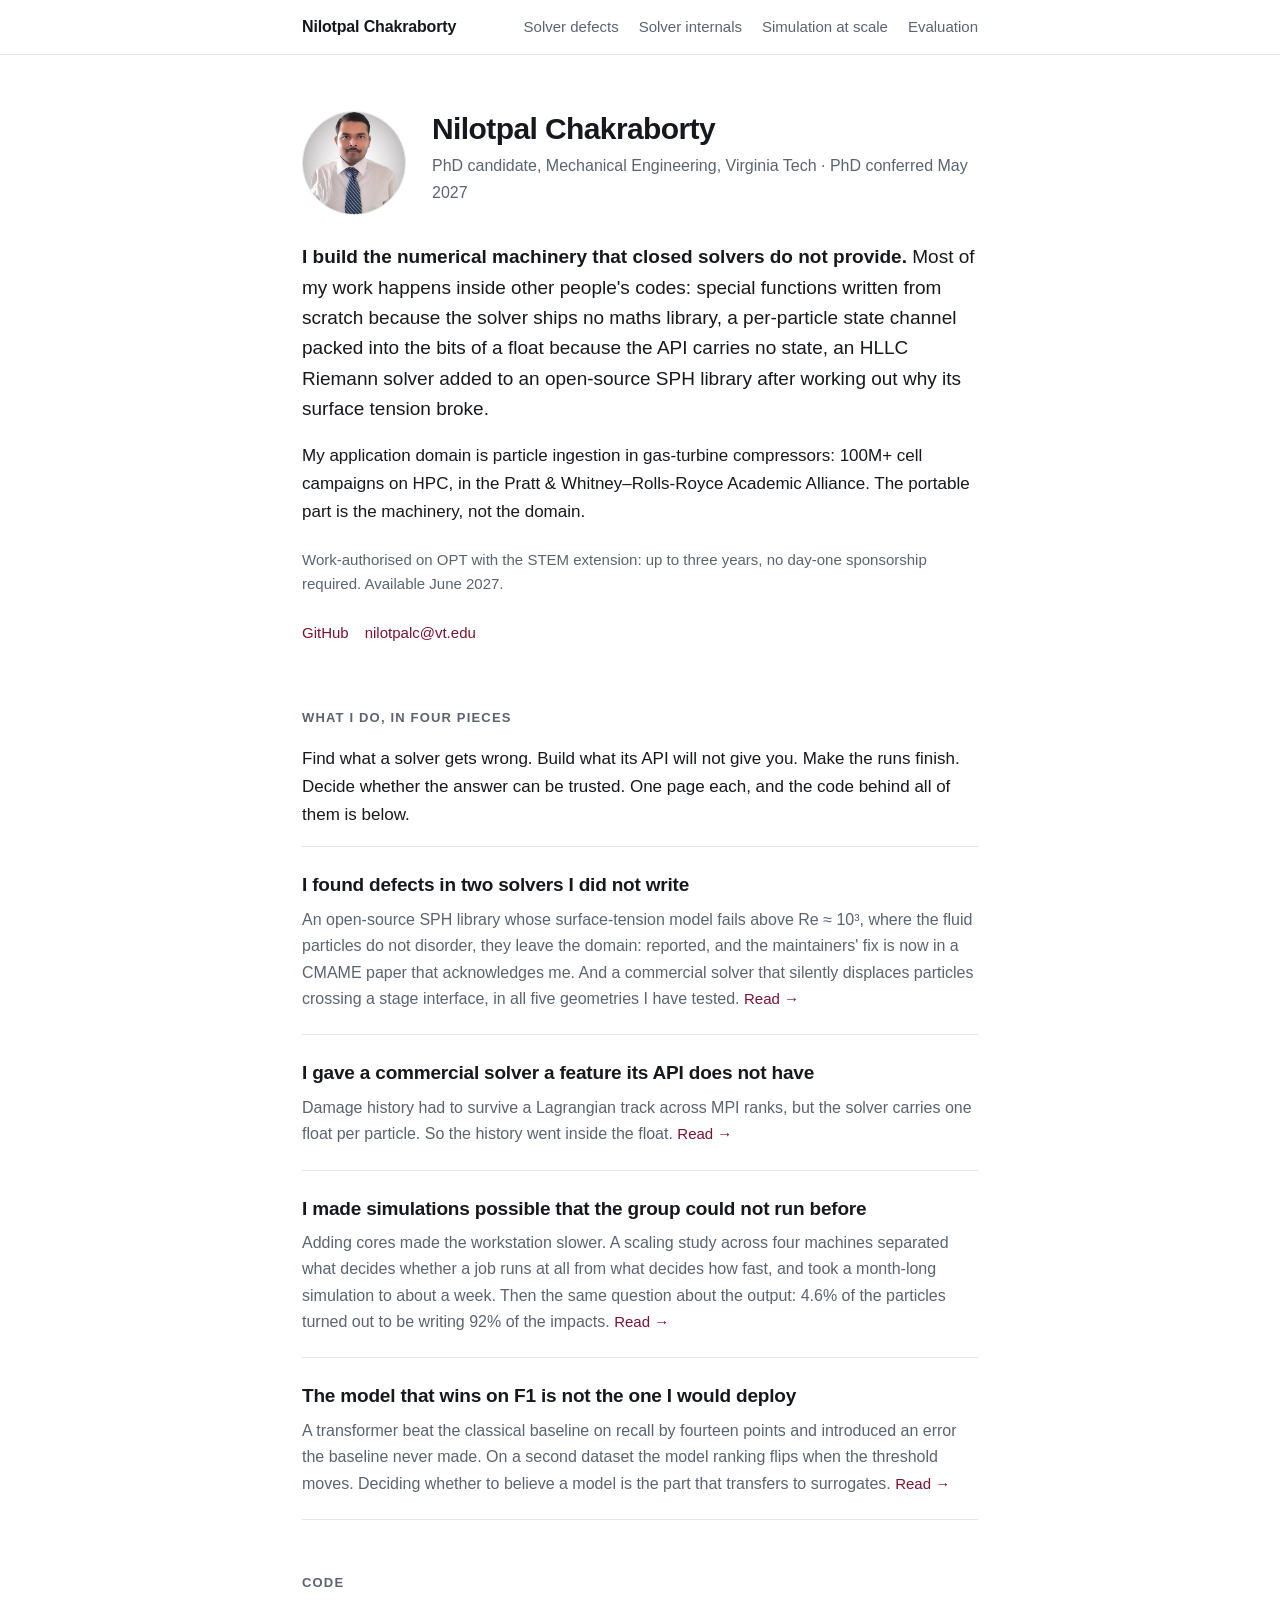
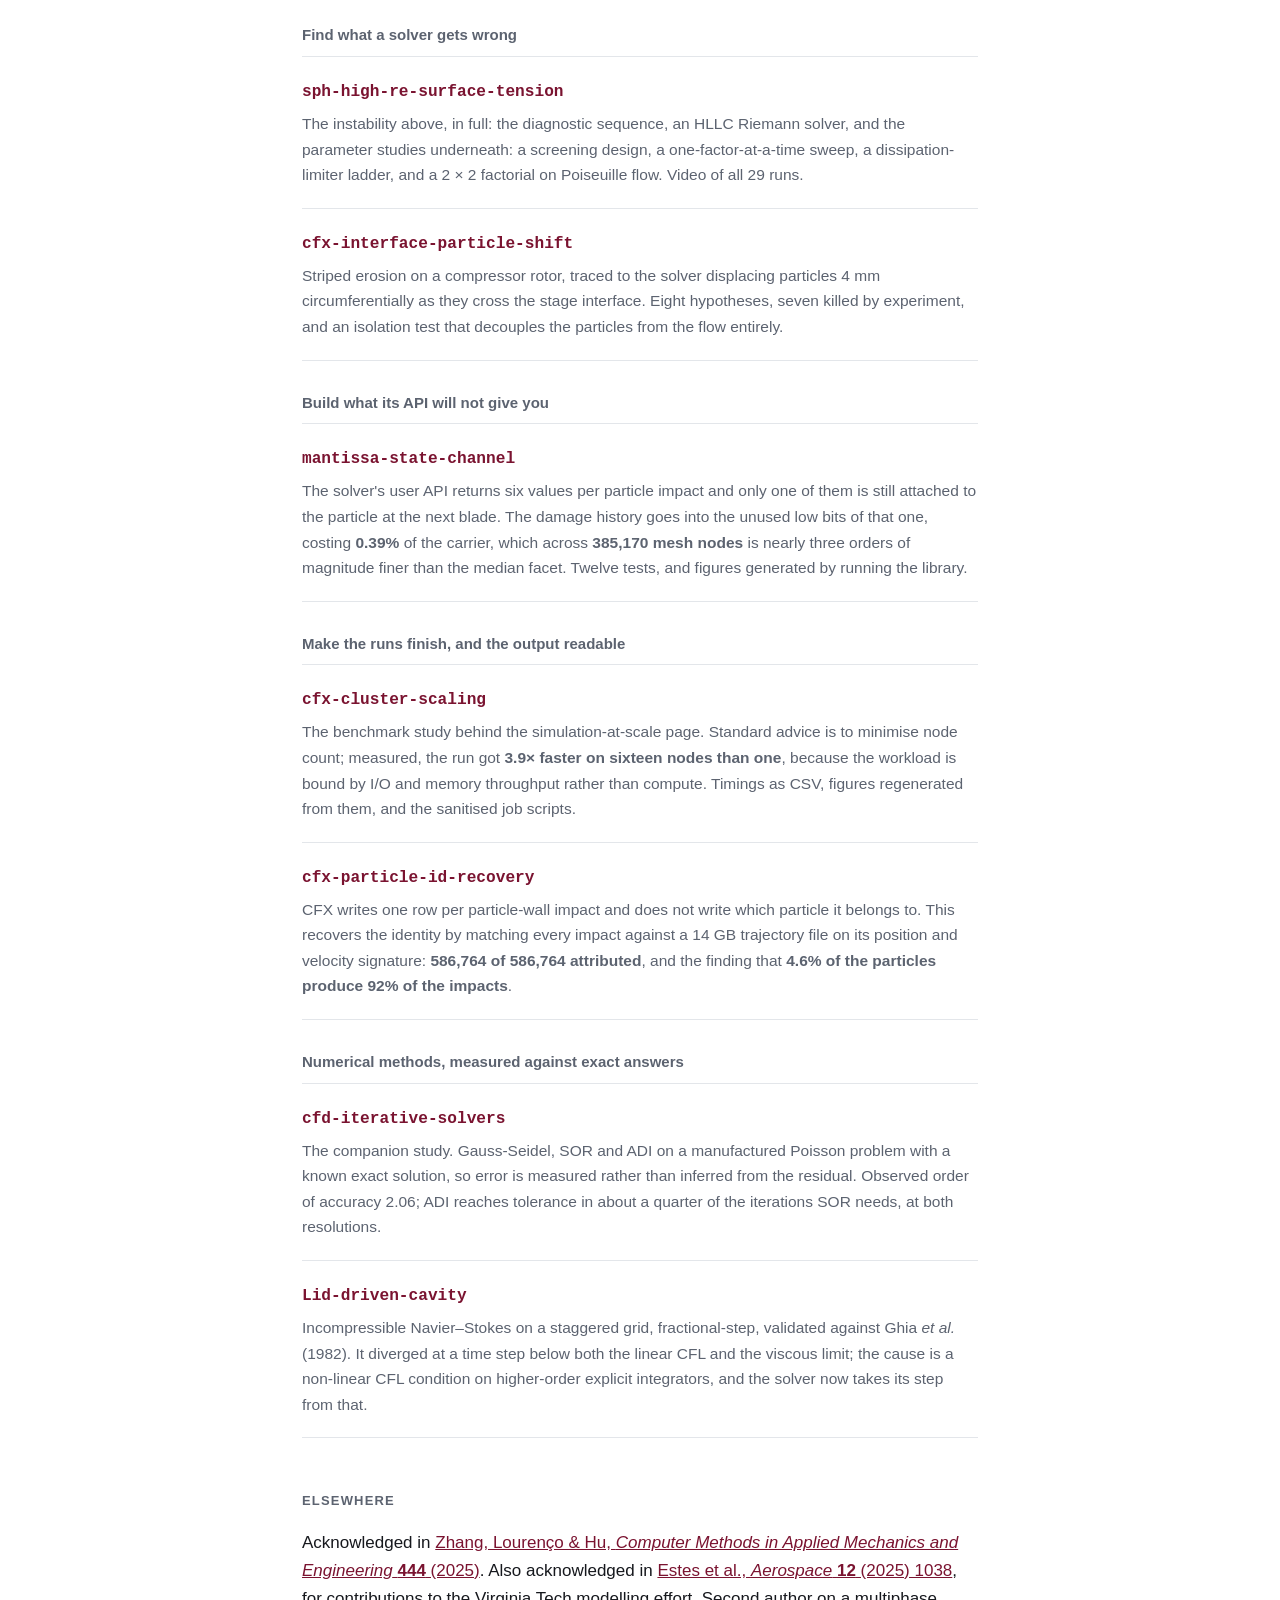
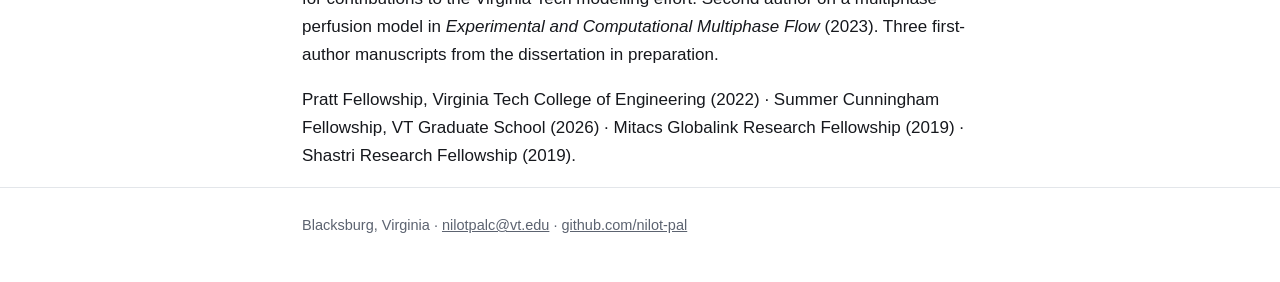
==== index.html @ 3e1b60d2 "Both defects on the defects page; solver internals keeps the building story" ====
<!doctype html>
<html lang="en">
<head>
<meta charset="utf-8">
<meta name="viewport" content="width=device-width, initial-scale=1">
<title>Nilotpal Chakraborty, solver internals and numerical methods</title>
<meta name="description" content="PhD candidate at Virginia Tech. I build the numerical machinery that closed solvers do not provide: special functions, state channels and Riemann solvers, for large-scale simulation on HPC.">
<meta property="og:title" content="Nilotpal Chakraborty">
<meta property="og:description" content="I build the numerical machinery that closed solvers do not provide.">
<meta property="og:type" content="profile">
<link rel="stylesheet" href="style.css">
</head>
<body>

<header class="site">
  <div class="wrap">
    <a class="home" href="/">Nilotpal Chakraborty</a>
    <nav>
      <a href="/sphinxsys.html">Solver defects</a>
      <a href="/solver-internals.html">Solver internals</a>
      <a href="/hpc.html">Simulation at scale</a>
      <a href="/evaluation.html">Evaluation</a>
    </nav>
  </div>
</header>

<main class="wrap">

  <section class="hero">
    <div class="hero-top">
      <img class="avatar" src="assets/photo.jpg" alt="Nilotpal Chakraborty" width="104" height="104">
      <div>
        <h1>Nilotpal Chakraborty</h1>
        <p class="role">PhD candidate, Mechanical Engineering, Virginia Tech · PhD conferred May 2027</p>
      </div>
    </div>

    <p class="lede">
      <strong>I build the numerical machinery that closed solvers do not provide.</strong>
      Most of my work happens inside other people's codes: special functions written from scratch
      because the solver ships no maths library, a per-particle state channel packed into the bits
      of a float because the API carries no state, an HLLC Riemann solver added to an open-source
      SPH library after working out why its surface tension broke.
    </p>

    <p>
      My application domain is particle ingestion in gas-turbine compressors: 100M+ cell campaigns
      on HPC, in the Pratt&nbsp;&amp;&nbsp;Whitney–Rolls-Royce Academic Alliance. The portable
      part is the machinery, not the domain.
    </p>

    <p class="avail">
      Work-authorised on OPT with the STEM extension: up to three years, no day-one sponsorship
      required. Available June 2027.
    </p>

    <div class="links">
      <a href="https://github.com/nilot-pal">GitHub</a>
      <a href="mailto:nilotpalc@vt.edu">nilotpalc@vt.edu</a>
    </div>
  </section>

  <h2 class="section">What I do, in four pieces</h2>

  <p>
    Find what a solver gets wrong. Build what its API will not give you. Make the runs finish.
    Decide whether the answer can be trusted. One page each, and the code behind all of them is
    below.
  </p>

  <a class="card" href="/sphinxsys.html">
    <h3>I found defects in two solvers I did not write</h3>
    <p>
      An open-source SPH library whose surface-tension model fails above Re ≈ 10³, where the fluid
      particles do not disorder, they leave the domain: reported, and the maintainers' fix is now
      in a CMAME paper that acknowledges me. And a commercial solver that silently displaces
      particles crossing a stage interface, in all five geometries I have tested.
      <span class="more">Read →</span>
    </p>
  </a>

  <a class="card" href="/solver-internals.html">
    <h3>I gave a commercial solver a feature its API does not have</h3>
    <p>
      Damage history had to survive a Lagrangian track across MPI ranks, but the solver carries one
      float per particle. So the history went inside the float.
      <span class="more">Read →</span>
    </p>
  </a>

  <a class="card" href="/hpc.html">
    <h3>I made simulations possible that the group could not run before</h3>
    <p>
      Adding cores made the workstation slower. A scaling study across four machines separated
      what decides whether a job runs at all from what decides how fast, and took a month-long
      simulation to about a week. Then the same question about the output: 4.6% of the particles
      turned out to be writing 92% of the impacts. <span class="more">Read →</span>
    </p>
  </a>

  <a class="card" href="/evaluation.html">
    <h3>The model that wins on F1 is not the one I would deploy</h3>
    <p>
      A transformer beat the classical baseline on recall by fourteen points and introduced an
      error the baseline never made. On a second dataset the model ranking flips when the
      threshold moves. Deciding whether to believe a model is the part that transfers to
      surrogates. <span class="more">Read →</span>
    </p>
  </a>

  <h2 class="section">Code</h2>

  <p class="repo-group">Find what a solver gets wrong</p>

  <ul class="repos">
    <li>
      <a href="https://github.com/nilot-pal/sph-high-re-surface-tension">sph-high-re-surface-tension</a>
      <p>
        The instability above, in full: the diagnostic sequence, an HLLC Riemann solver, and the
        parameter studies underneath: a screening design, a one-factor-at-a-time sweep, a
        dissipation-limiter ladder, and a 2&nbsp;×&nbsp;2 factorial on Poiseuille flow. Video of
        all 29 runs.
      </p>
    </li>
    <li>
      <a href="https://github.com/nilot-pal/cfx-interface-particle-shift">cfx-interface-particle-shift</a>
      <p>
        Striped erosion on a compressor rotor, traced to the solver displacing particles 4 mm
        circumferentially as they cross the stage interface. Eight hypotheses, seven killed by
        experiment, and an isolation test that decouples the particles from the flow entirely.
      </p>
    </li>
  </ul>

  <p class="repo-group">Build what its API will not give you</p>

  <ul class="repos">
    <li>
      <a href="https://github.com/nilot-pal/mantissa-state-channel">mantissa-state-channel</a>
      <p>
        The solver's user API returns six values per particle impact and only one of them is still
        attached to the particle at the next blade. The damage history goes into the unused low bits
        of that one, costing <strong>0.39%</strong> of the carrier, which across
        <strong>385,170 mesh nodes</strong> is nearly three orders of magnitude finer than the
        median facet. Twelve tests, and figures generated by running the library.
      </p>
    </li>
  </ul>

  <p class="repo-group">Make the runs finish, and the output readable</p>

  <ul class="repos">
    <li>
      <a href="https://github.com/nilot-pal/cfx-cluster-scaling">cfx-cluster-scaling</a>
      <p>
        The benchmark study behind the simulation-at-scale page. Standard advice is to minimise node count;
        measured, the run got <strong>3.9× faster on sixteen nodes than one</strong>, because the
        workload is bound by I/O and memory throughput rather than compute. Timings as CSV,
        figures regenerated from them, and the sanitised job scripts.
      </p>
    </li>
    <li>
      <a href="https://github.com/nilot-pal/cfx-particle-id-recovery">cfx-particle-id-recovery</a>
      <p>
        CFX writes one row per particle-wall impact and does not write which particle it belongs
        to. This recovers the identity by matching every impact against a 14&nbsp;GB trajectory
        file on its position and velocity signature: <strong>586,764 of 586,764 attributed</strong>,
        and the finding that <strong>4.6% of the particles produce 92% of the impacts</strong>.
      </p>
    </li>
  </ul>

  <p class="repo-group">Numerical methods, measured against exact answers</p>

  <ul class="repos">
    <li>
      <a href="https://github.com/nilot-pal/cfd-iterative-solvers">cfd-iterative-solvers</a>
      <p>
        The companion study. Gauss-Seidel, SOR and ADI on a manufactured Poisson problem with a
        known exact solution, so error is measured rather than inferred from the residual.
        Observed order of accuracy 2.06; ADI reaches tolerance in about a quarter of the
        iterations SOR needs, at both resolutions.
      </p>
    </li>
    <li>
      <a href="https://github.com/nilot-pal/Lid-driven-cavity">Lid-driven-cavity</a>
      <p>
        Incompressible Navier–Stokes on a staggered grid, fractional-step, validated against Ghia
        <em>et&nbsp;al.</em> (1982). It diverged at a time step below both the linear CFL and the
        viscous limit; the cause is a non-linear CFL condition on higher-order explicit
        integrators, and the solver now takes its step from that.
      </p>
    </li>
  </ul>

  <h2 class="section">Elsewhere</h2>
  <p>
    Acknowledged in
    <a href="https://doi.org/10.1016/j.cma.2025.118147">Zhang, Lourenço &amp; Hu,
    <em>Computer Methods in Applied Mechanics and Engineering</em> <strong>444</strong> (2025)</a>.
    Also acknowledged in <a href="https://doi.org/10.3390/aerospace12121038">Estes et al.,
    <em>Aerospace</em> <strong>12</strong> (2025) 1038</a>, for contributions to the Virginia Tech
    modelling effort. Second author on a multiphase perfusion model in <em>Experimental and
    Computational Multiphase Flow</em> (2023). Three first-author manuscripts from the dissertation in preparation.
  </p>
  <p>
    Pratt Fellowship, Virginia Tech College of Engineering (2022) · Summer Cunningham Fellowship,
    VT Graduate School (2026) · Mitacs Globalink Research Fellowship (2019) · Shastri Research
    Fellowship (2019).
  </p>

</main>

<footer class="site">
  <div class="wrap">
    Blacksburg, Virginia ·
    <a href="mailto:nilotpalc@vt.edu">nilotpalc@vt.edu</a> ·
    <a href="https://github.com/nilot-pal">github.com/nilot-pal</a>
  </div>
</footer>

</body>
</html>
---- style.css ----
:root {
  --bg: #ffffff;
  --fg: #16181d;
  --muted: #5c6370;
  --line: #e3e6ea;
  --accent: #7a1330;
  --accent-soft: #fdf2f5;
  --code-bg: #f5f6f8;
  --maxw: 720px;
}

@media (prefers-color-scheme: dark) {
  :root {
    --bg: #14161a;
    --fg: #e8eaed;
    --muted: #9aa2af;
    --line: #2a2e36;
    --accent: #f2879f;
    --accent-soft: #23181d;
    --code-bg: #1c1f25;
  }
}

* { box-sizing: border-box; }

html { -webkit-text-size-adjust: 100%; }

body {
  margin: 0;
  background: var(--bg);
  color: var(--fg);
  font: 17px/1.65 -apple-system, BlinkMacSystemFont, "Segoe UI", Inter, Roboto,
        "Helvetica Neue", Arial, sans-serif;
  font-feature-settings: "kern" 1;
  text-rendering: optimizeLegibility;
}

.wrap { max-width: var(--maxw); margin: 0 auto; padding: 0 22px; }

/* ---------------------------------------------------------------- header */
header.site {
  border-bottom: 1px solid var(--line);
  position: sticky; top: 0;
  background: color-mix(in srgb, var(--bg) 88%, transparent);
  backdrop-filter: saturate(180%) blur(10px);
  z-index: 10;
}
header.site .wrap {
  display: flex; align-items: center; justify-content: space-between;
  gap: 20px; padding-top: 14px; padding-bottom: 14px;
}
header.site a.home {
  font-weight: 650; letter-spacing: -0.01em; color: var(--fg);
  text-decoration: none; font-size: 16px;
}
header.site nav { display: flex; gap: 20px; flex-wrap: wrap; }
header.site nav a {
  color: var(--muted); text-decoration: none; font-size: 15px;
}
header.site nav a:hover, header.site nav a[aria-current] { color: var(--accent); }

/* ------------------------------------------------------------------ hero */
.hero { padding: 56px 0 8px; }
.hero-top { display: flex; gap: 26px; align-items: flex-start; }
.hero img.avatar {
  width: 104px; height: 104px; border-radius: 50%;
  object-fit: cover; flex: none; border: 1px solid var(--line);
}
.hero h1 {
  font-size: 30px; line-height: 1.2; margin: 0 0 6px;
  letter-spacing: -0.02em; font-weight: 680;
}
.hero .role { color: var(--muted); margin: 0 0 14px; font-size: 16px; }
.avail { color: var(--muted); font-size: 15px; margin: 22px 0 0; }
.lede { font-size: 19px; line-height: 1.6; margin: 22px 0 0; }
.lede strong { font-weight: 640; }

.links { display: flex; gap: 16px; flex-wrap: wrap; margin: 24px 0 0; font-size: 15px; }
.links a { color: var(--accent); text-decoration: none; border-bottom: 1px solid transparent; }
.links a:hover { border-bottom-color: currentColor; }

/* ----------------------------------------------------------------- cards */
h2.section {
  font-size: 13px; text-transform: uppercase; letter-spacing: 0.09em;
  color: var(--muted); font-weight: 620; margin: 52px 0 4px;
}
.card {
  display: block; text-decoration: none; color: inherit;
  border-top: 1px solid var(--line); padding: 22px 0;
}
.card:last-of-type { border-bottom: 1px solid var(--line); }
.card h3 {
  margin: 0 0 6px; font-size: 19px; font-weight: 640;
  letter-spacing: -0.01em; color: var(--fg);
}
.card p { margin: 0; color: var(--muted); font-size: 16px; }
.card:hover h3 { color: var(--accent); }
.card .more { color: var(--accent); font-size: 15px; }

/* ------------------------------------------------------------------ prose */
main { padding-bottom: 72px; }
article h1 {
  font-size: 28px; line-height: 1.25; letter-spacing: -0.02em;
  margin: 48px 0 10px; font-weight: 680;
}
article .standfirst { font-size: 19px; color: var(--muted); margin: 0 0 34px; }
article h2 {
  font-size: 20px; margin: 40px 0 10px; letter-spacing: -0.01em; font-weight: 650;
}
article p { margin: 0 0 16px; }
article ul { margin: 0 0 16px; padding-left: 22px; }
article li { margin: 0 0 8px; }
a { color: var(--accent); }
code {
  font: 0.88em ui-monospace, SFMono-Regular, Menlo, Consolas, monospace;
  background: var(--code-bg); padding: 1px 5px; border-radius: 4px;
}

figure { margin: 28px 0; }
figure img, figure video { width: 100%; border: 1px solid var(--line); border-radius: 6px; display: block; }
figcaption { color: var(--muted); font-size: 14.5px; margin-top: 9px; }

.callout {
  border-left: 3px solid var(--accent); background: var(--accent-soft);
  padding: 14px 18px; margin: 26px 0; border-radius: 0 6px 6px 0;
}
.callout p { margin: 0; }

table { border-collapse: collapse; width: 100%; margin: 24px 0; font-size: 15.5px; }
th, td { text-align: left; padding: 9px 12px; border-bottom: 1px solid var(--line); vertical-align: top; }
th { font-weight: 620; color: var(--muted); font-size: 13px; text-transform: uppercase; letter-spacing: 0.06em; }

/* ----------------------------------------------------------------- footer */
footer.site {
  border-top: 1px solid var(--line); padding: 26px 0 44px;
  color: var(--muted); font-size: 14.5px;
}
footer.site a { color: var(--muted); }

@media (max-width: 560px) {
  .hero { padding-top: 36px; }
  .hero-top { gap: 18px; }
  .hero img.avatar { width: 76px; height: 76px; }
  .hero h1 { font-size: 25px; }
  .lede { font-size: 17.5px; }
  article h1 { font-size: 24px; }
}

/* ------------------------------------------------------------------ repos */
.repo-group { margin: 30px 0 8px; font-weight: 640; font-size: 15px; color: var(--muted); }
ul.repos { list-style: none; margin: 4px 0 0; padding: 0; }
ul.repos li { border-top: 1px solid var(--line); padding: 20px 0; }
ul.repos li:last-child { border-bottom: 1px solid var(--line); }
ul.repos > li > a {
  font: 0.95em ui-monospace, SFMono-Regular, Menlo, Consolas, monospace;
  font-weight: 600; text-decoration: none;
  border-bottom: 1px solid transparent;
}
ul.repos > li > a:hover { border-bottom-color: currentColor; }
ul.repos p { margin: 6px 0 0; color: var(--muted); font-size: 15.5px; }
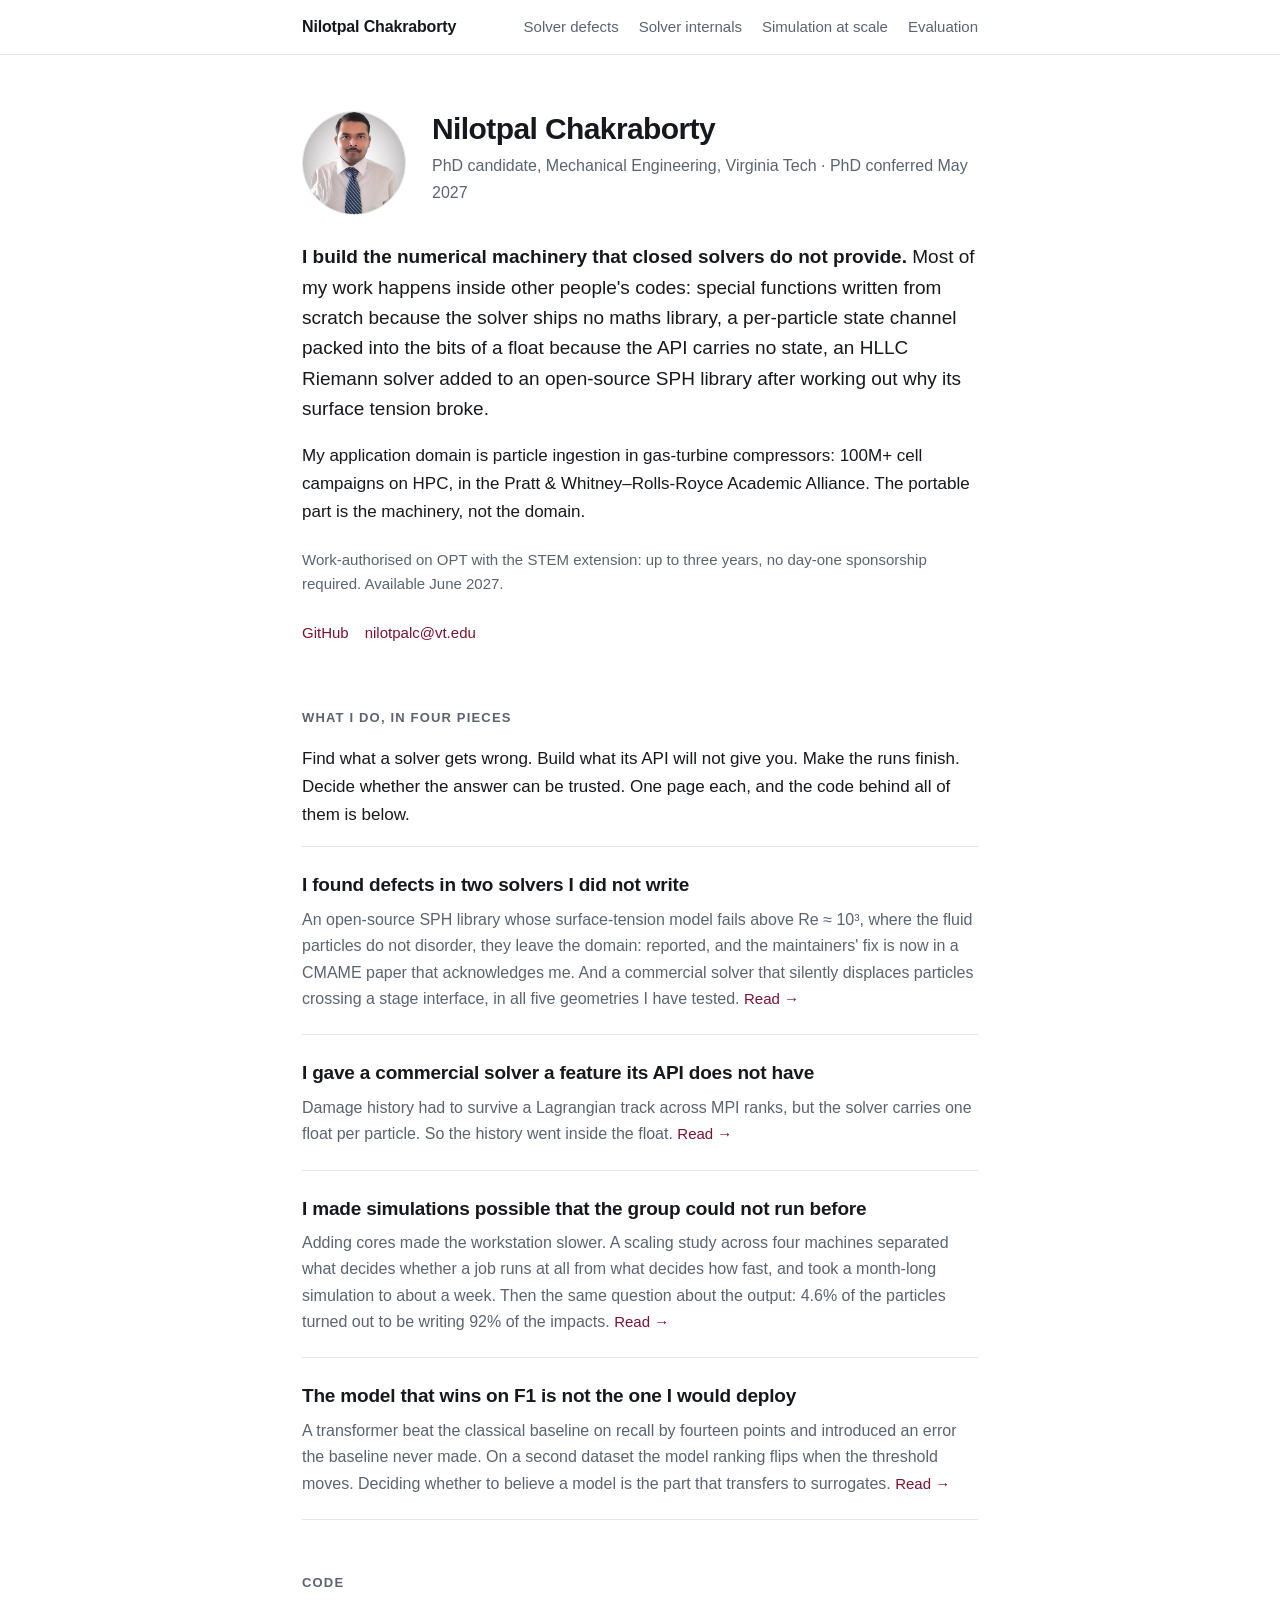
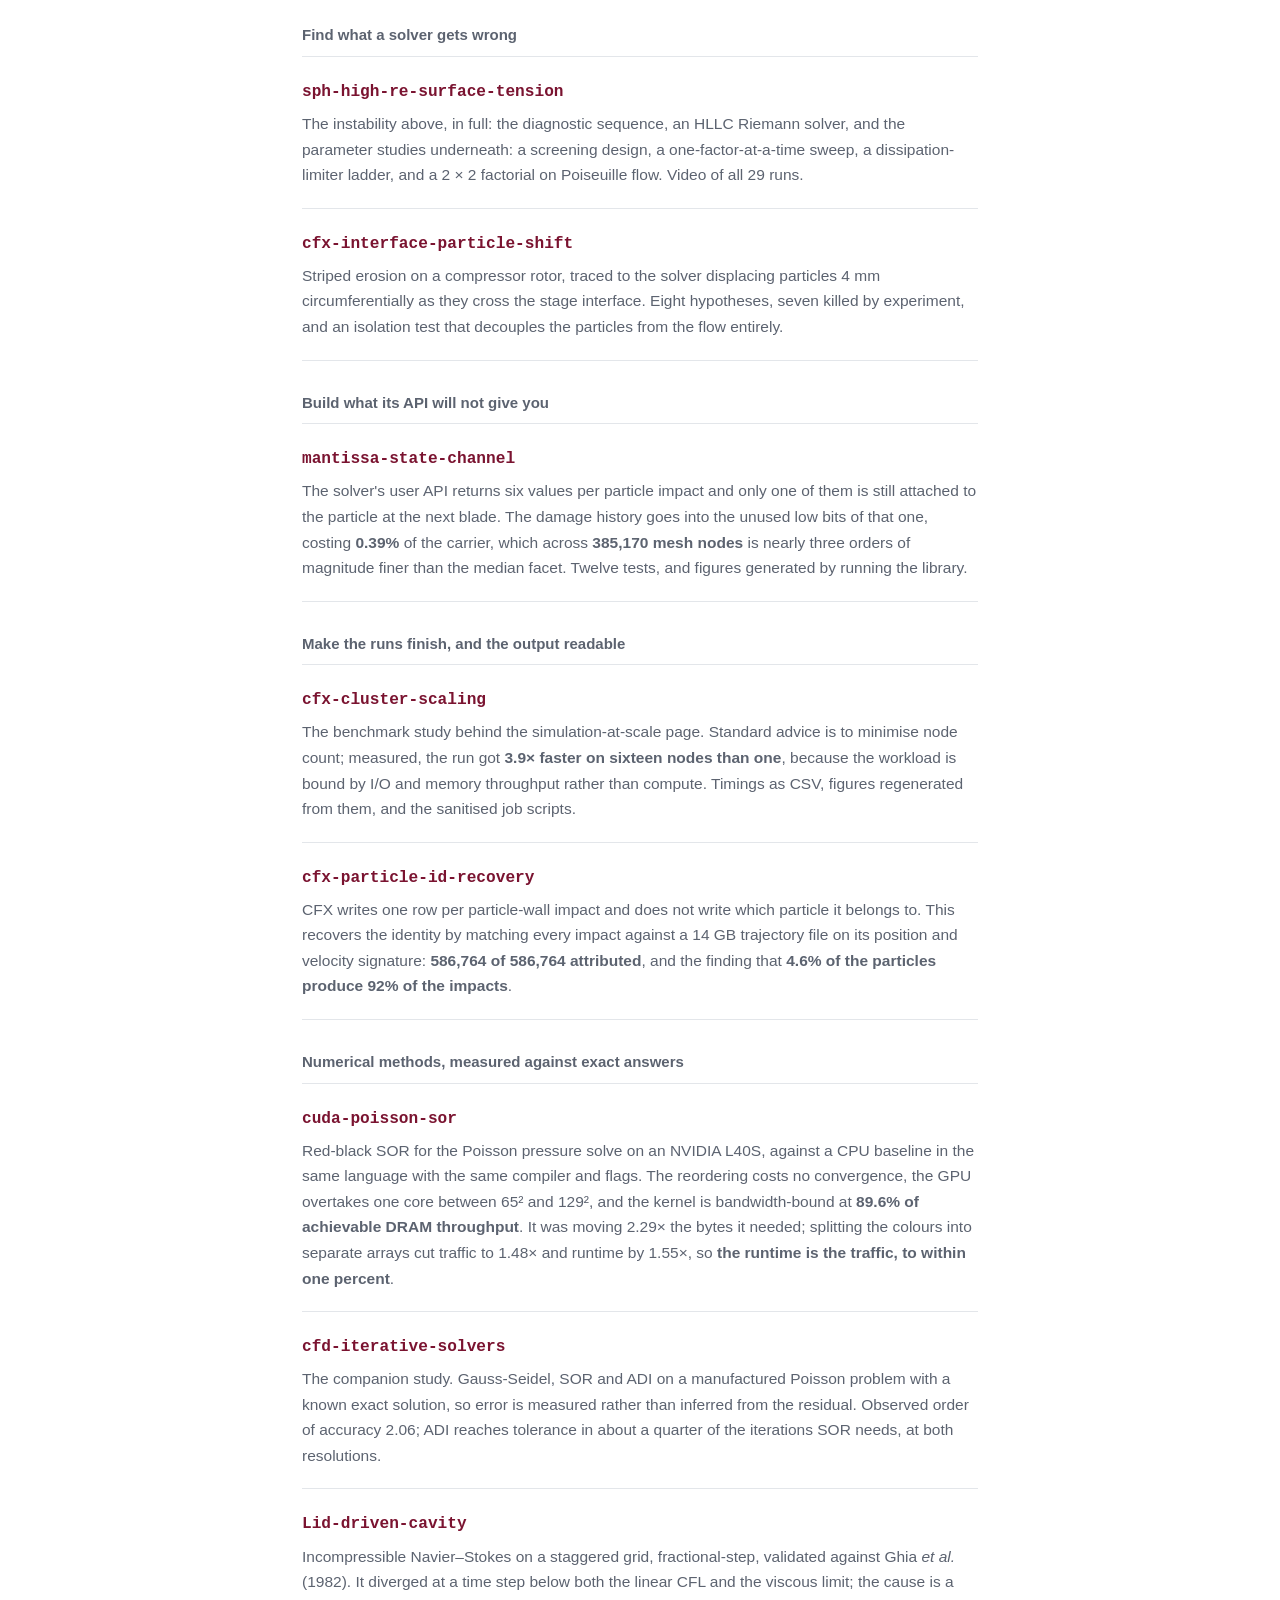
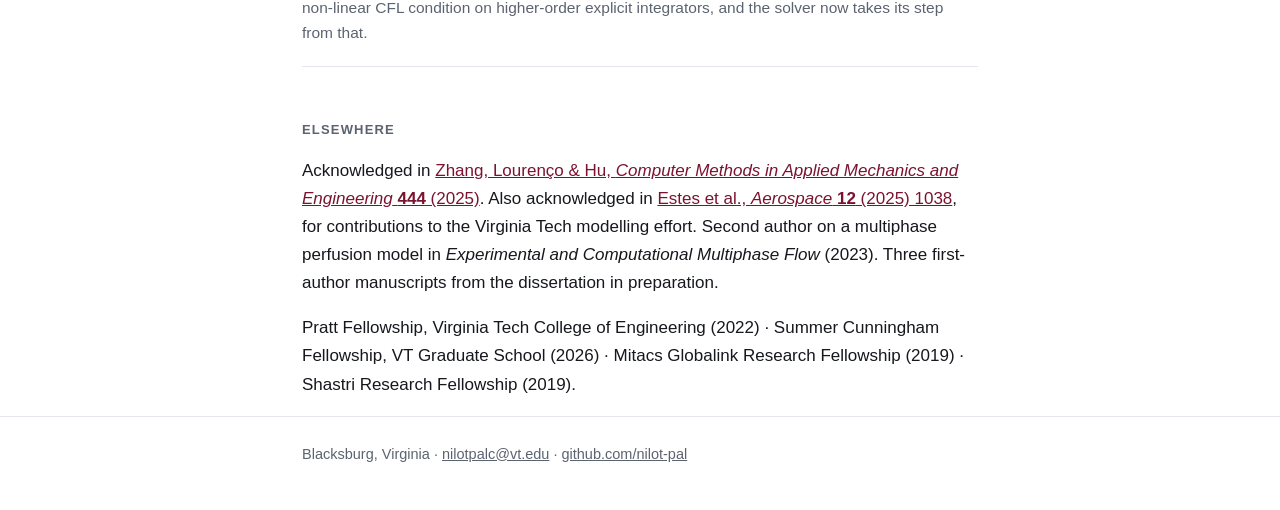
==== commit 9075842b: "Add cuda-poisson-sor to the Code section" ====
--- a/index.html
+++ b/index.html
@@ -173,6 +173,17 @@
   <p class="repo-group">Numerical methods, measured against exact answers</p>
 
   <ul class="repos">
+    <li>
+      <a href="https://github.com/nilot-pal/cuda-poisson-sor">cuda-poisson-sor</a>
+      <p>
+        Red-black SOR for the Poisson pressure solve on an NVIDIA L40S, against a CPU baseline in
+        the same language with the same compiler and flags. The reordering costs no convergence,
+        the GPU overtakes one core between 65² and 129², and the kernel is bandwidth-bound at
+        <strong>89.6% of achievable DRAM throughput</strong>. It was moving 2.29× the bytes it
+        needed; splitting the colours into separate arrays cut traffic to 1.48× and runtime by
+        1.55×, so <strong>the runtime is the traffic, to within one percent</strong>.
+      </p>
+    </li>
     <li>
       <a href="https://github.com/nilot-pal/cfd-iterative-solvers">cfd-iterative-solvers</a>
       <p>
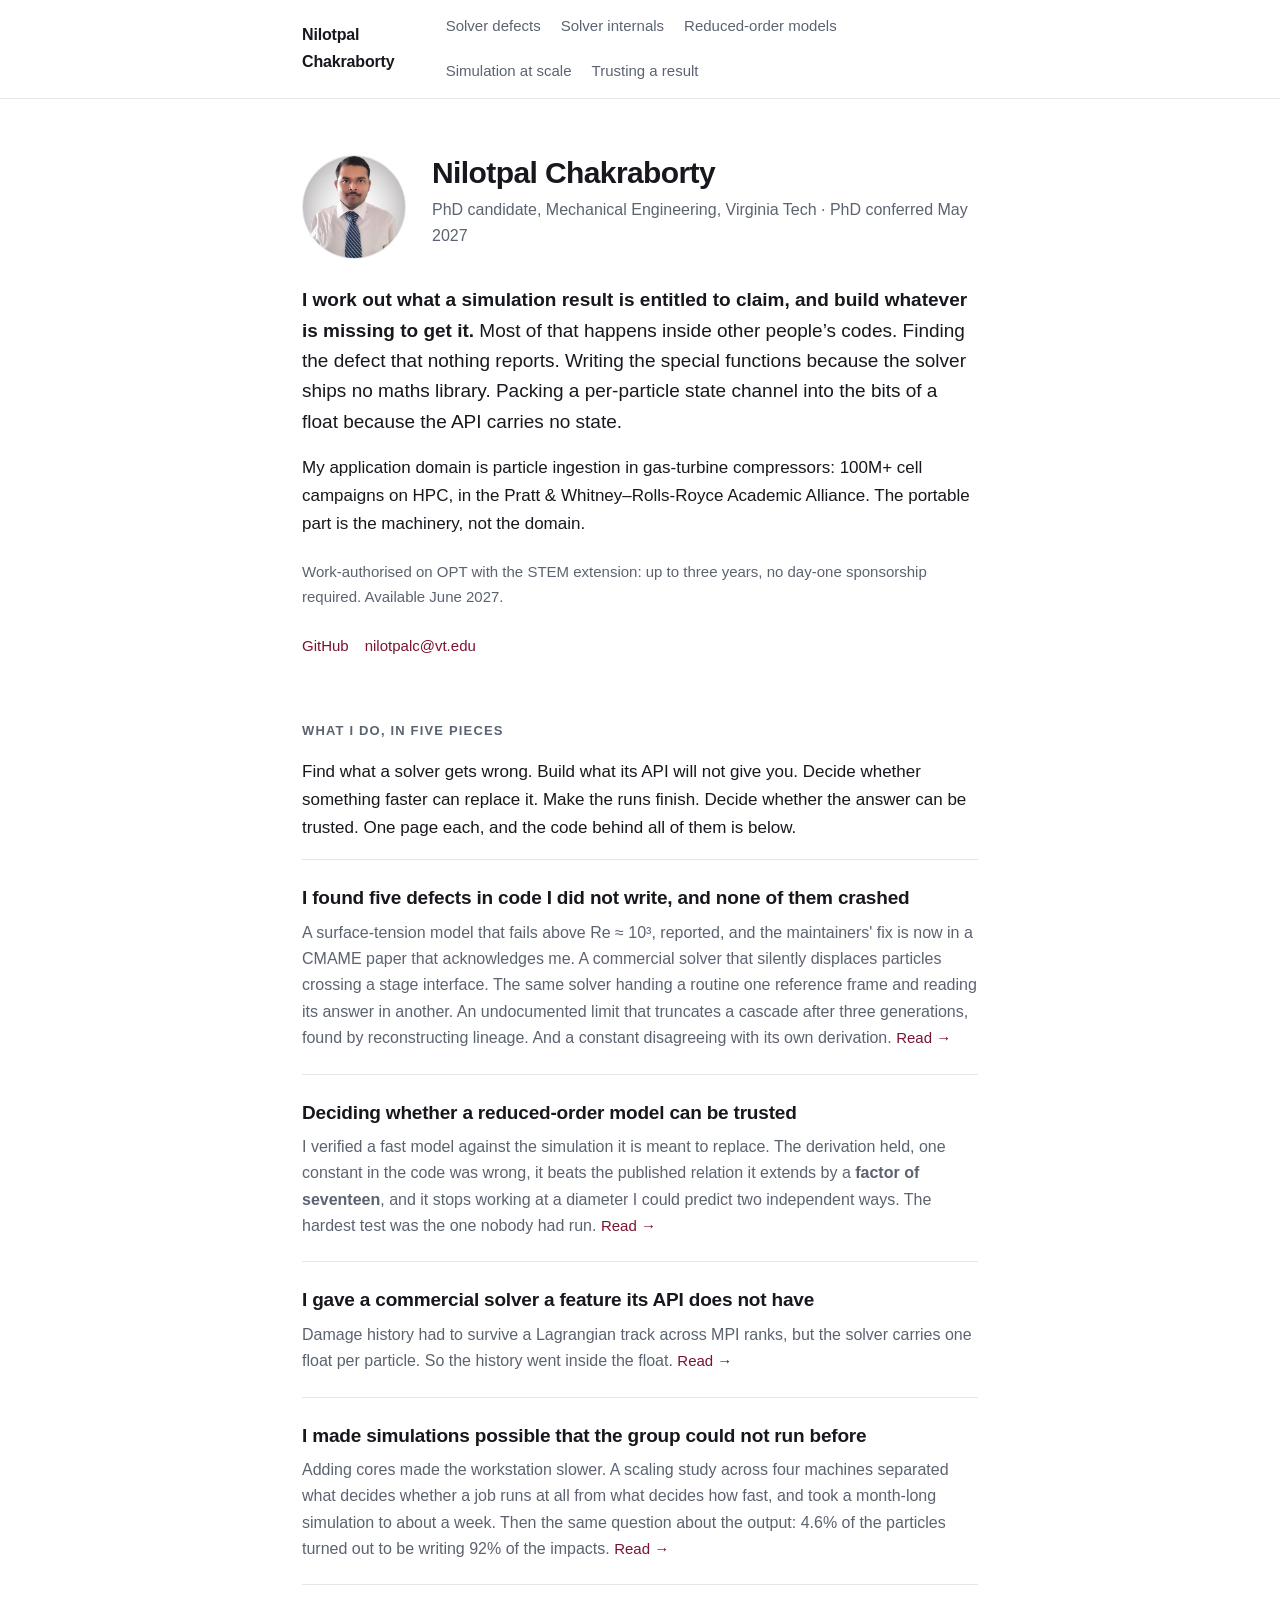
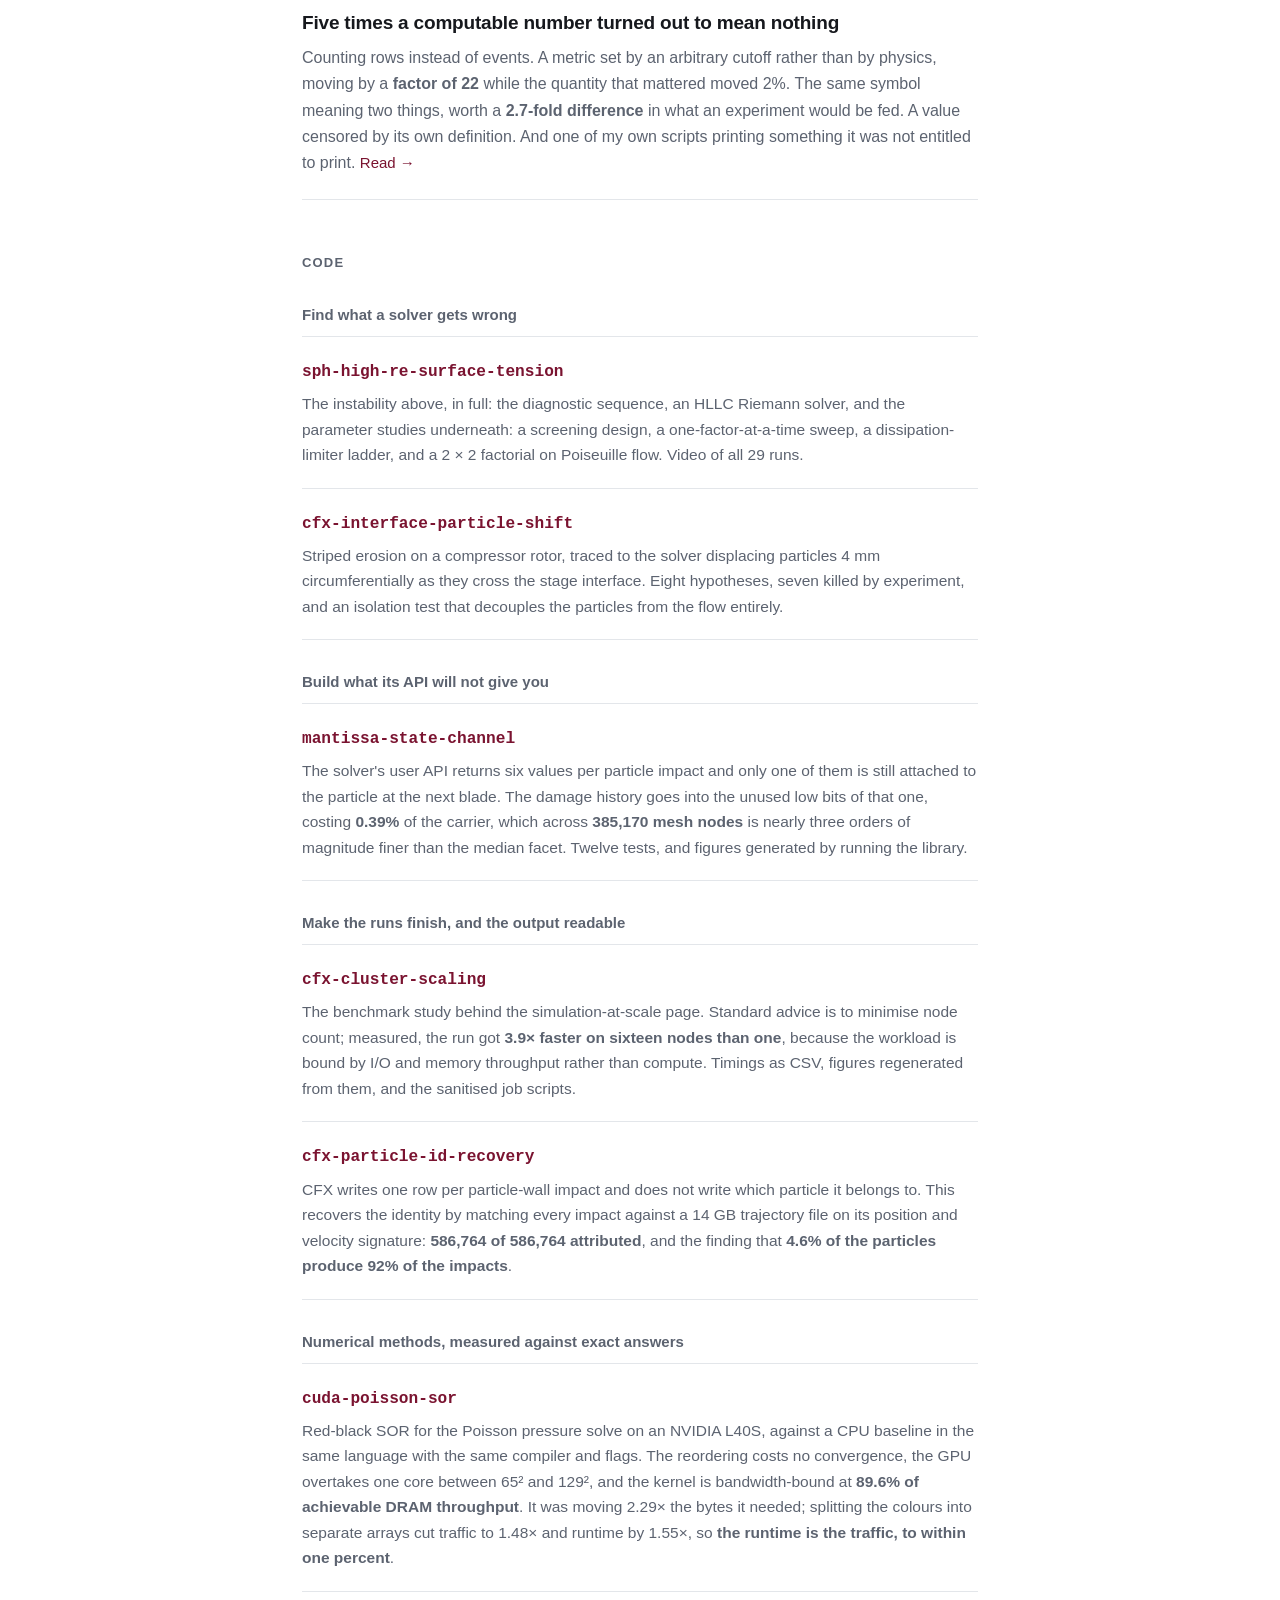
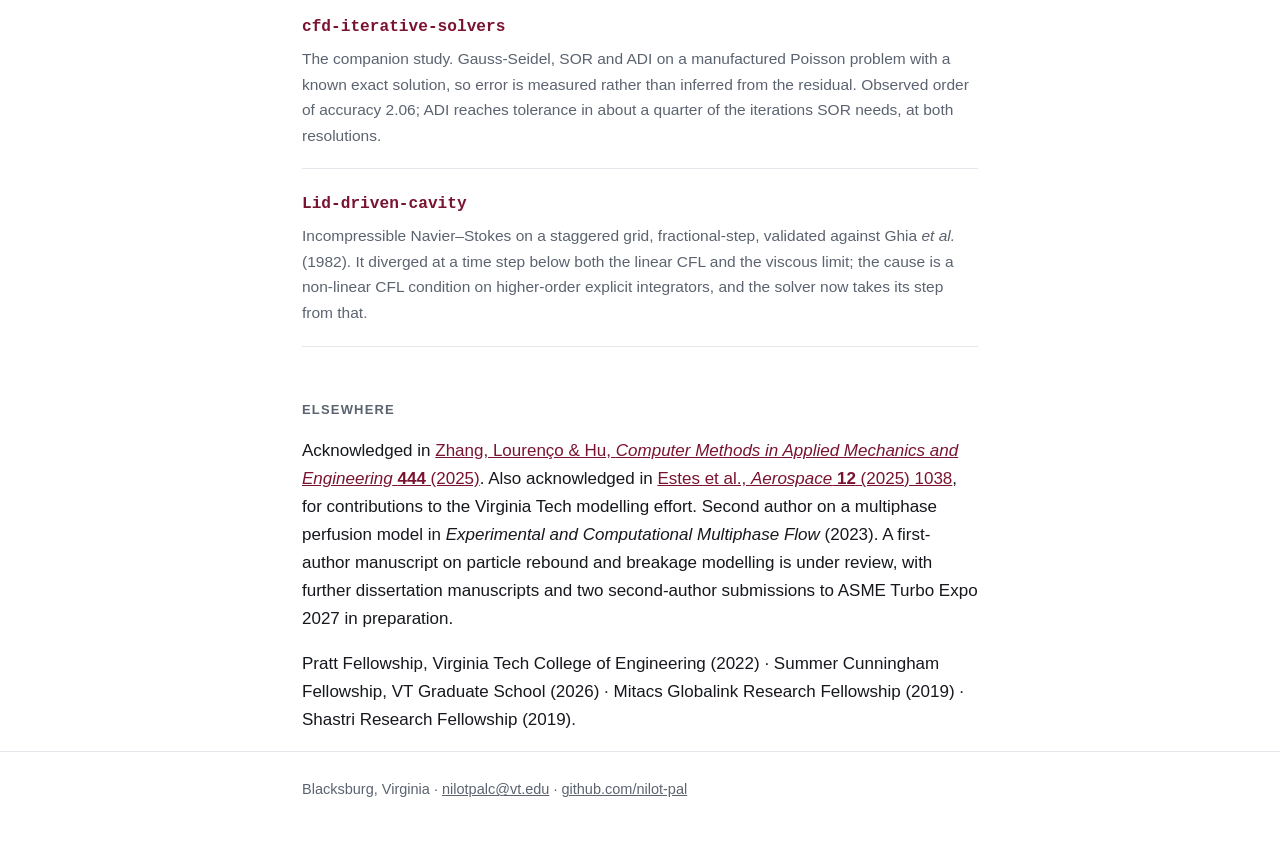
==== commit e3d1a8a9: "ROM verification page; five defects; evaluation page led by the real instances; prose pass" ====
--- a/index.html
+++ b/index.html
@@ -8,6 +8,12 @@
 <meta property="og:title" content="Nilotpal Chakraborty">
 <meta property="og:description" content="I build the numerical machinery that closed solvers do not provide.">
 <meta property="og:type" content="profile">
+<meta property="og:url" content="https://nilotpalchakraborty.com/">
+<meta property="og:image" content="https://nilotpalchakraborty.com/assets/interface-particle-shift.png">
+<meta property="og:image:width" content="1189">
+<meta property="og:image:height" content="590">
+<meta property="og:image:alt" content="Two scatter plots of particle positions either side of a stage interface: uniformly scattered on the left, collapsed onto discrete lines on the right.">
+<meta name="twitter:card" content="summary_large_image">
 <link rel="stylesheet" href="style.css">
 </head>
 <body>
@@ -18,8 +24,9 @@
     <nav>
       <a href="/sphinxsys.html">Solver defects</a>
       <a href="/solver-internals.html">Solver internals</a>
+      <a href="/reduced-order-models.html">Reduced-order models</a>
       <a href="/hpc.html">Simulation at scale</a>
-      <a href="/evaluation.html">Evaluation</a>
+      <a href="/evaluation.html">Trusting a result</a>
     </nav>
   </div>
 </header>
@@ -36,11 +43,11 @@
     </div>
 
     <p class="lede">
-      <strong>I build the numerical machinery that closed solvers do not provide.</strong>
-      Most of my work happens inside other people's codes: special functions written from scratch
-      because the solver ships no maths library, a per-particle state channel packed into the bits
-      of a float because the API carries no state, an HLLC Riemann solver added to an open-source
-      SPH library after working out why its surface tension broke.
+      <strong>I work out what a simulation result is entitled to claim, and build whatever is
+      missing to get it.</strong> Most of that happens inside other people&rsquo;s codes. Finding the
+      defect that nothing reports. Writing the special functions because the solver ships no maths
+      library. Packing a per-particle state channel into the bits of a float because the API carries
+      no state.
     </p>
 
     <p>
@@ -60,21 +67,33 @@
     </div>
   </section>
 
-  <h2 class="section">What I do, in four pieces</h2>
+  <h2 class="section">What I do, in five pieces</h2>
 
   <p>
-    Find what a solver gets wrong. Build what its API will not give you. Make the runs finish.
-    Decide whether the answer can be trusted. One page each, and the code behind all of them is
-    below.
+    Find what a solver gets wrong. Build what its API will not give you. Decide whether something
+    faster can replace it. Make the runs finish. Decide whether the answer can be trusted. One page
+    each, and the code behind all of them is below.
   </p>
 
   <a class="card" href="/sphinxsys.html">
-    <h3>I found defects in two solvers I did not write</h3>
-    <p>
-      An open-source SPH library whose surface-tension model fails above Re ≈ 10³, where the fluid
-      particles do not disorder, they leave the domain: reported, and the maintainers' fix is now
-      in a CMAME paper that acknowledges me. And a commercial solver that silently displaces
-      particles crossing a stage interface, in all five geometries I have tested.
+    <h3>I found five defects in code I did not write, and none of them crashed</h3>
+    <p>
+      A surface-tension model that fails above Re ≈ 10³, reported, and the maintainers' fix is now
+      in a CMAME paper that acknowledges me. A commercial solver that silently displaces particles
+      crossing a stage interface. The same solver handing a routine one reference frame and reading
+      its answer in another. An undocumented limit that truncates a cascade after three generations,
+      found by reconstructing lineage. And a constant disagreeing with its own derivation.
+      <span class="more">Read →</span>
+    </p>
+  </a>
+
+  <a class="card" href="/reduced-order-models.html">
+    <h3>Deciding whether a reduced-order model can be trusted</h3>
+    <p>
+      I verified a fast model against the simulation it is meant to replace. The derivation held,
+      one constant in the code was wrong, it beats the published relation it extends by a
+      <strong>factor of seventeen</strong>, and it stops working at a diameter I could predict two
+      independent ways. The hardest test was the one nobody had run.
       <span class="more">Read →</span>
     </p>
   </a>
@@ -99,12 +118,14 @@
   </a>
 
   <a class="card" href="/evaluation.html">
-    <h3>The model that wins on F1 is not the one I would deploy</h3>
-    <p>
-      A transformer beat the classical baseline on recall by fourteen points and introduced an
-      error the baseline never made. On a second dataset the model ranking flips when the
-      threshold moves. Deciding whether to believe a model is the part that transfers to
-      surrogates. <span class="more">Read →</span>
+    <h3>Five times a computable number turned out to mean nothing</h3>
+    <p>
+      Counting rows instead of events. A metric set by an arbitrary cutoff rather than by
+      physics, moving by a <strong>factor of 22</strong> while the quantity that mattered moved
+      2%. The same symbol meaning two things, worth a <strong>2.7-fold difference</strong> in
+      what an experiment would be fed. A value censored by its own definition. And one of my own
+      scripts printing something it was not entitled to print.
+      <span class="more">Read →</span>
     </p>
   </a>
 
@@ -212,7 +233,9 @@
     Also acknowledged in <a href="https://doi.org/10.3390/aerospace12121038">Estes et al.,
     <em>Aerospace</em> <strong>12</strong> (2025) 1038</a>, for contributions to the Virginia Tech
     modelling effort. Second author on a multiphase perfusion model in <em>Experimental and
-    Computational Multiphase Flow</em> (2023). Three first-author manuscripts from the dissertation in preparation.
+    Computational Multiphase Flow</em> (2023). A first-author manuscript on particle rebound and
+    breakage modelling is under review, with further dissertation manuscripts and two
+    second-author submissions to ASME Turbo Expo 2027 in preparation.
   </p>
   <p>
     Pratt Fellowship, Virginia Tech College of Engineering (2022) · Summer Cunningham Fellowship,
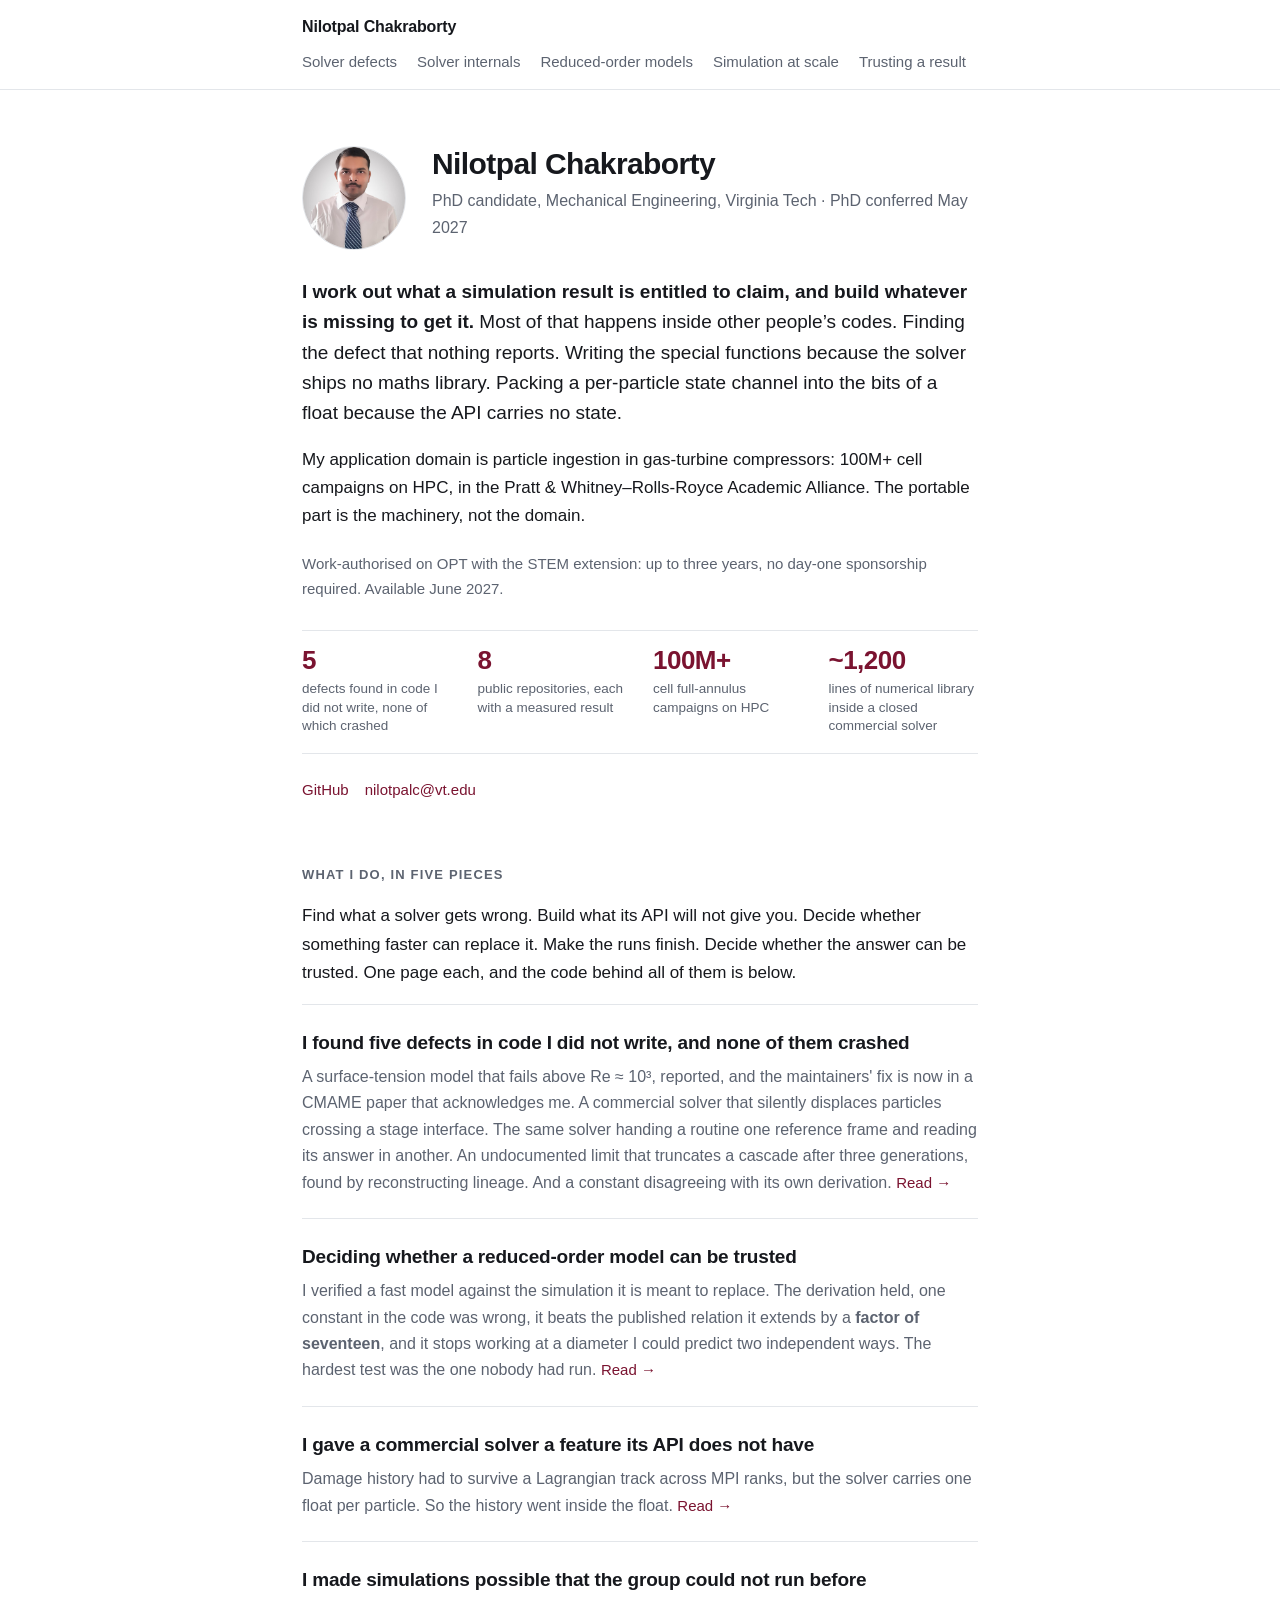
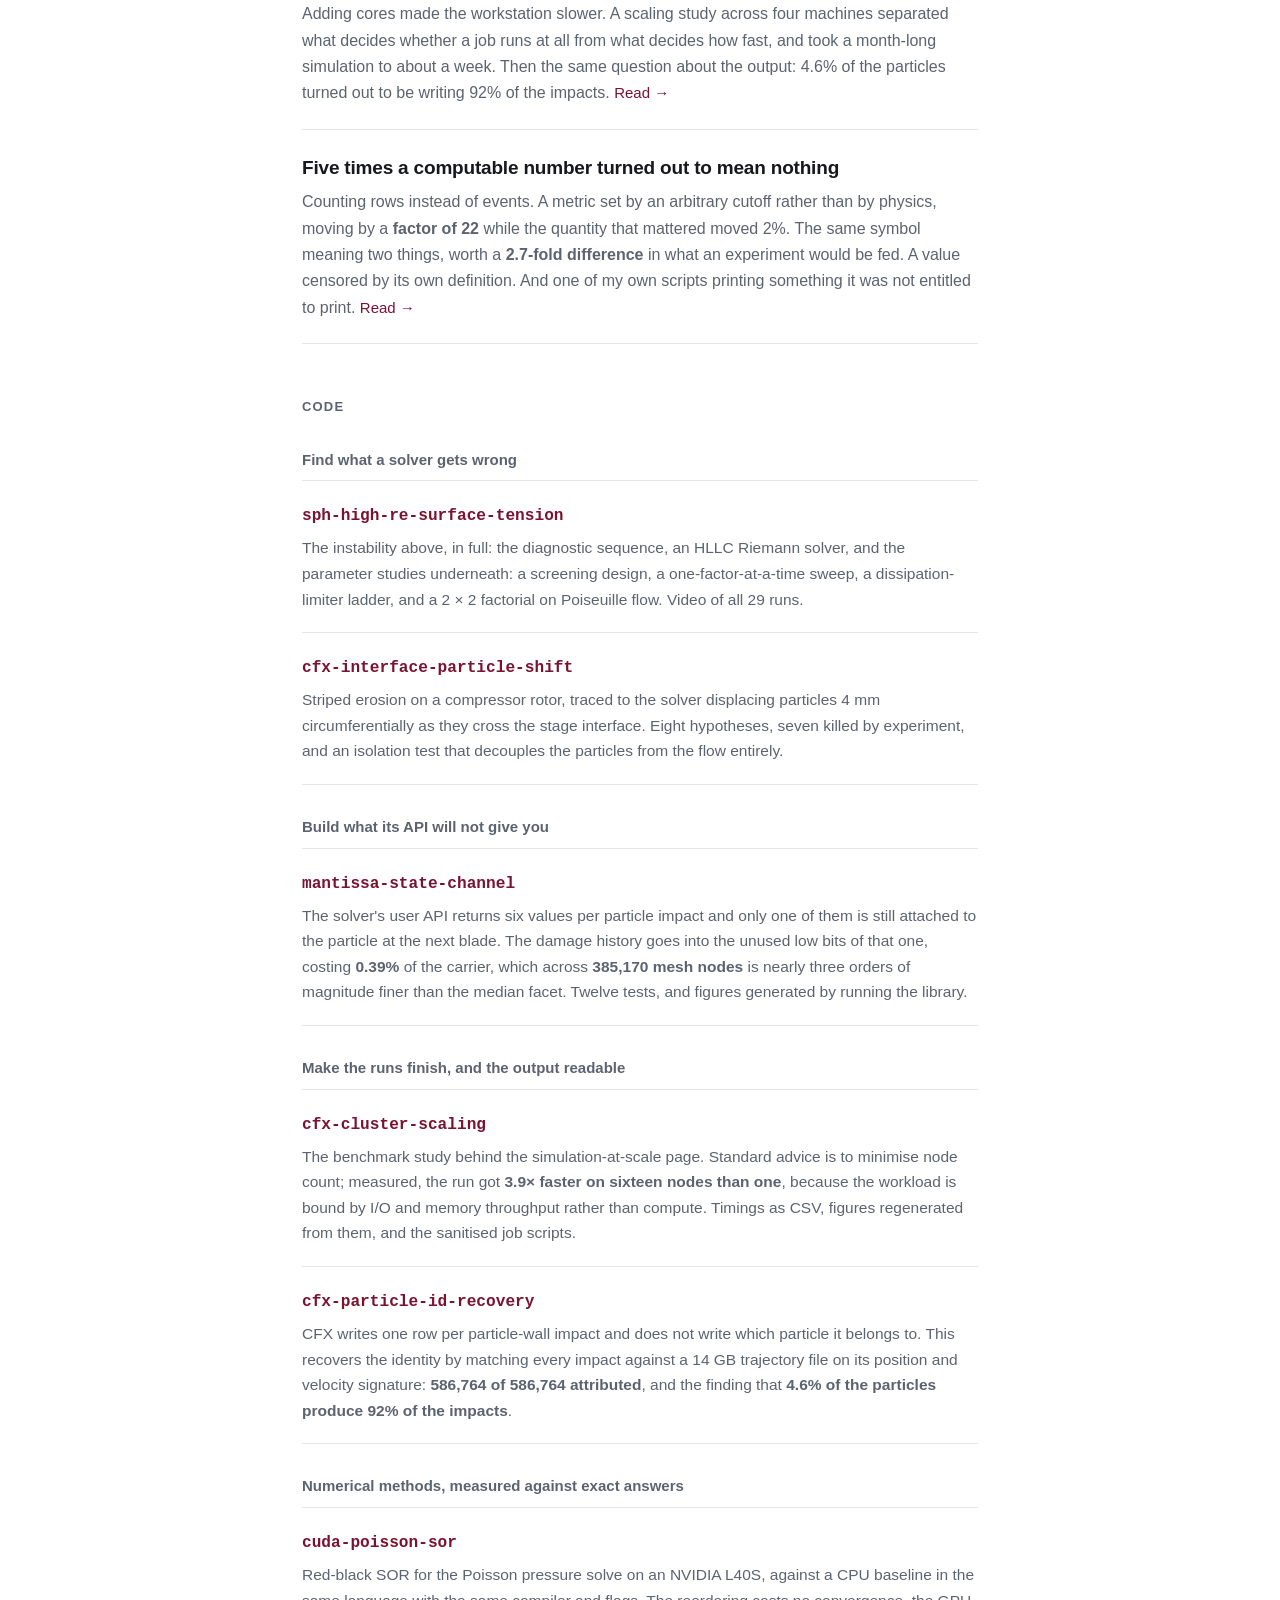
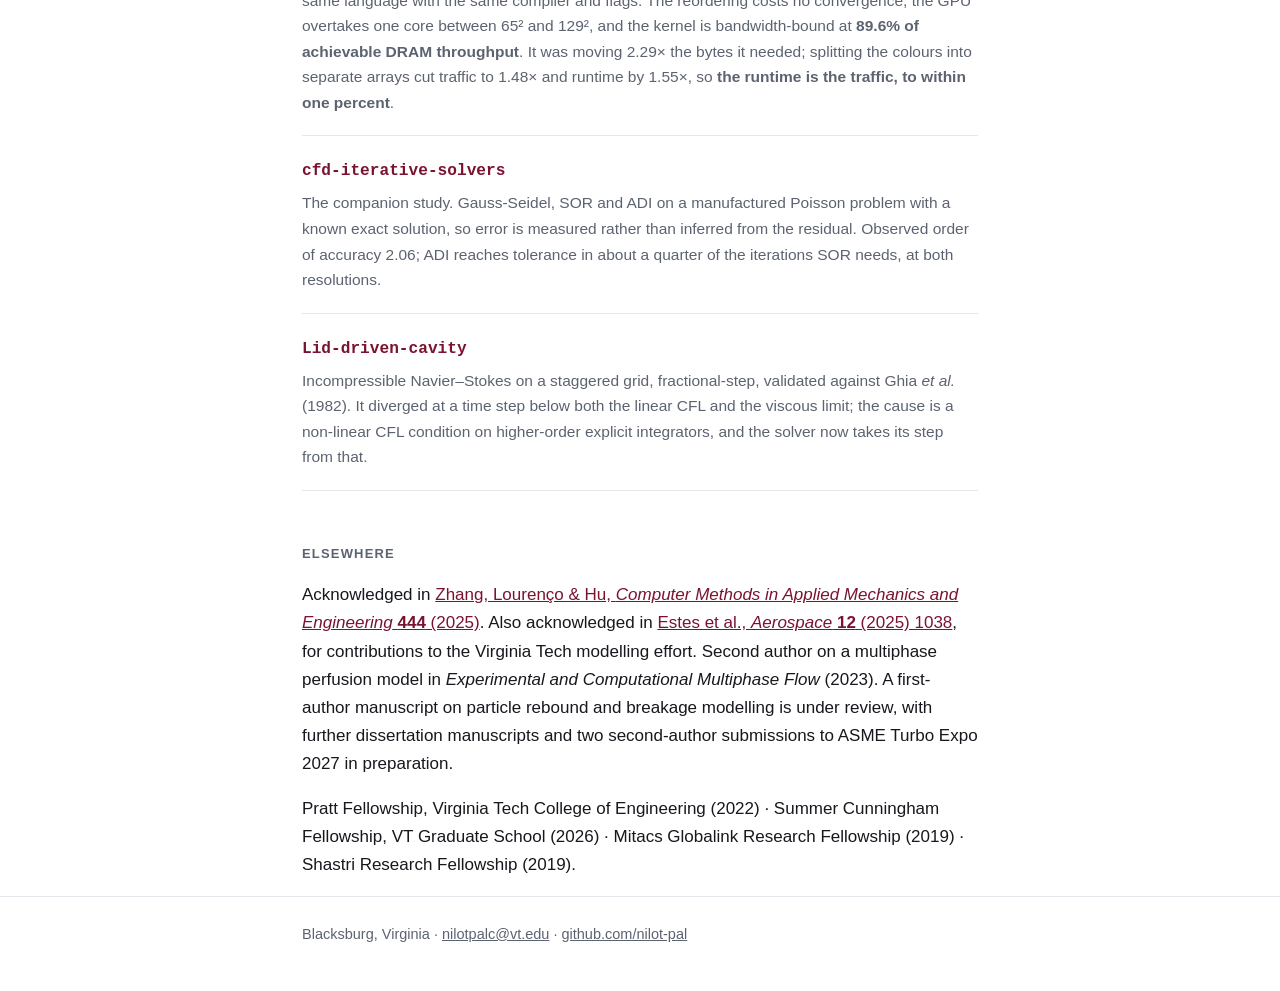
==== commit 4efe4c40: "Figures and headline numbers on every page Three of the six pages had no figure at all, including th" ====
--- a/index.html
+++ b/index.html
@@ -61,6 +61,13 @@
       required. Available June 2027.
     </p>
 
+  <div class="results">
+    <div><b>5</b><span>defects found in code I did not write, none of which crashed</span></div>
+    <div><b>8</b><span>public repositories, each with a measured result</span></div>
+    <div><b>100M+</b><span>cell full-annulus campaigns on HPC</span></div>
+    <div><b>~1,200</b><span>lines of numerical library inside a closed commercial solver</span></div>
+  </div>
+
     <div class="links">
       <a href="https://github.com/nilot-pal">GitHub</a>
       <a href="mailto:nilotpalc@vt.edu">nilotpalc@vt.edu</a>
--- a/style.css
+++ b/style.css
@@ -6,6 +6,9 @@
   --accent: #7a1330;
   --accent-soft: #fdf2f5;
   --code-bg: #f5f6f8;
+  --good: #156b4c;
+  --good-soft: #eff8f3;
+  --diag-bg: #fafbfc;
   --maxw: 720px;
 }
 
@@ -18,6 +21,9 @@
     --accent: #f2879f;
     --accent-soft: #23181d;
     --code-bg: #1c1f25;
+    --good: #5ec79b;
+    --good-soft: #15241e;
+    --diag-bg: #181b20;
   }
 }
 
@@ -36,6 +42,7 @@
 }
 
 .wrap { max-width: var(--maxw); margin: 0 auto; padding: 0 22px; }
+body { overflow-wrap: break-word; }
 
 /* ---------------------------------------------------------------- header */
 header.site {
@@ -47,13 +54,14 @@
 }
 header.site .wrap {
   display: flex; align-items: center; justify-content: space-between;
-  gap: 20px; padding-top: 14px; padding-bottom: 14px;
+  gap: 10px 20px; padding-top: 14px; padding-bottom: 14px;
+  flex-wrap: wrap;
 }
 header.site a.home {
   font-weight: 650; letter-spacing: -0.01em; color: var(--fg);
   text-decoration: none; font-size: 16px;
 }
-header.site nav { display: flex; gap: 20px; flex-wrap: wrap; }
+header.site nav { display: flex; gap: 8px 20px; flex-wrap: wrap; min-width: 0; }
 header.site nav a {
   color: var(--muted); text-decoration: none; font-size: 15px;
 }
@@ -117,7 +125,7 @@
 }
 
 figure { margin: 28px 0; }
-figure img, figure video { width: 100%; border: 1px solid var(--line); border-radius: 6px; display: block; }
+figure img, figure video { width: 100%; height: auto; border: 1px solid var(--line); border-radius: 6px; display: block; }
 figcaption { color: var(--muted); font-size: 14.5px; margin-top: 9px; }
 
 .callout {
@@ -138,12 +146,64 @@
 footer.site a { color: var(--muted); }
 
 @media (max-width: 560px) {
+  /* a wide table scrolls inside its own box rather than widening the page */
+  table { display: block; overflow-x: auto; }
   .hero { padding-top: 36px; }
   .hero-top { gap: 18px; }
   .hero img.avatar { width: 76px; height: 76px; }
   .hero h1 { font-size: 25px; }
   .lede { font-size: 17.5px; }
   article h1 { font-size: 24px; }
+}
+
+/* --------------------------------------------------------------- results */
+/* The headline numbers, directly under the standfirst. Read in five
+   seconds; the prose below is for whoever wants to know how. */
+.results {
+  display: grid;
+  grid-template-columns: repeat(auto-fit, minmax(132px, 1fr));
+  column-gap: 26px; row-gap: 4px;
+  border-top: 1px solid var(--line);
+  border-bottom: 1px solid var(--line);
+  margin: 0 0 34px;
+}
+.results > div { padding: 15px 0 17px; }
+.results b {
+  display: block; color: var(--accent); font-weight: 660;
+  font-size: 26px; line-height: 1.12; letter-spacing: -0.02em;
+  font-variant-numeric: tabular-nums;
+}
+.results b sup { font-size: 0.62em; }
+.results span {
+  display: block; color: var(--muted); font-size: 13.5px;
+  line-height: 1.4; margin-top: 5px;
+}
+.hero .results { margin: 28px 0 0; }
+
+/* --------------------------------------------------------------- diagrams */
+figure.diagram {
+  margin: 30px 0;
+  border: 1px solid var(--line); border-radius: 6px;
+  background: var(--diag-bg);
+  padding: 8px 14px 2px;
+}
+figure.diagram svg { width: 100%; height: auto; display: block; }
+figure.diagram svg text {
+  font-family: inherit; font-size: 13px;
+  fill: var(--fg); font-variant-numeric: tabular-nums;
+}
+figure.diagram svg text.sm { font-size: 11.5px; fill: var(--muted); }
+figure.diagram svg text.lbl { font-size: 12.5px; fill: var(--muted); }
+figure.diagram svg text.hd {
+  font-size: 11.5px; fill: var(--muted);
+  text-transform: uppercase; letter-spacing: 0.07em;
+}
+figure.diagram svg text.num { font-weight: 640; }
+figure.diagram figcaption { margin: 4px 0 10px; }
+
+@media (max-width: 560px) {
+  .results b { font-size: 22px; }
+  figure.diagram { padding: 6px 8px 2px; }
 }
 
 /* ------------------------------------------------------------------ repos */
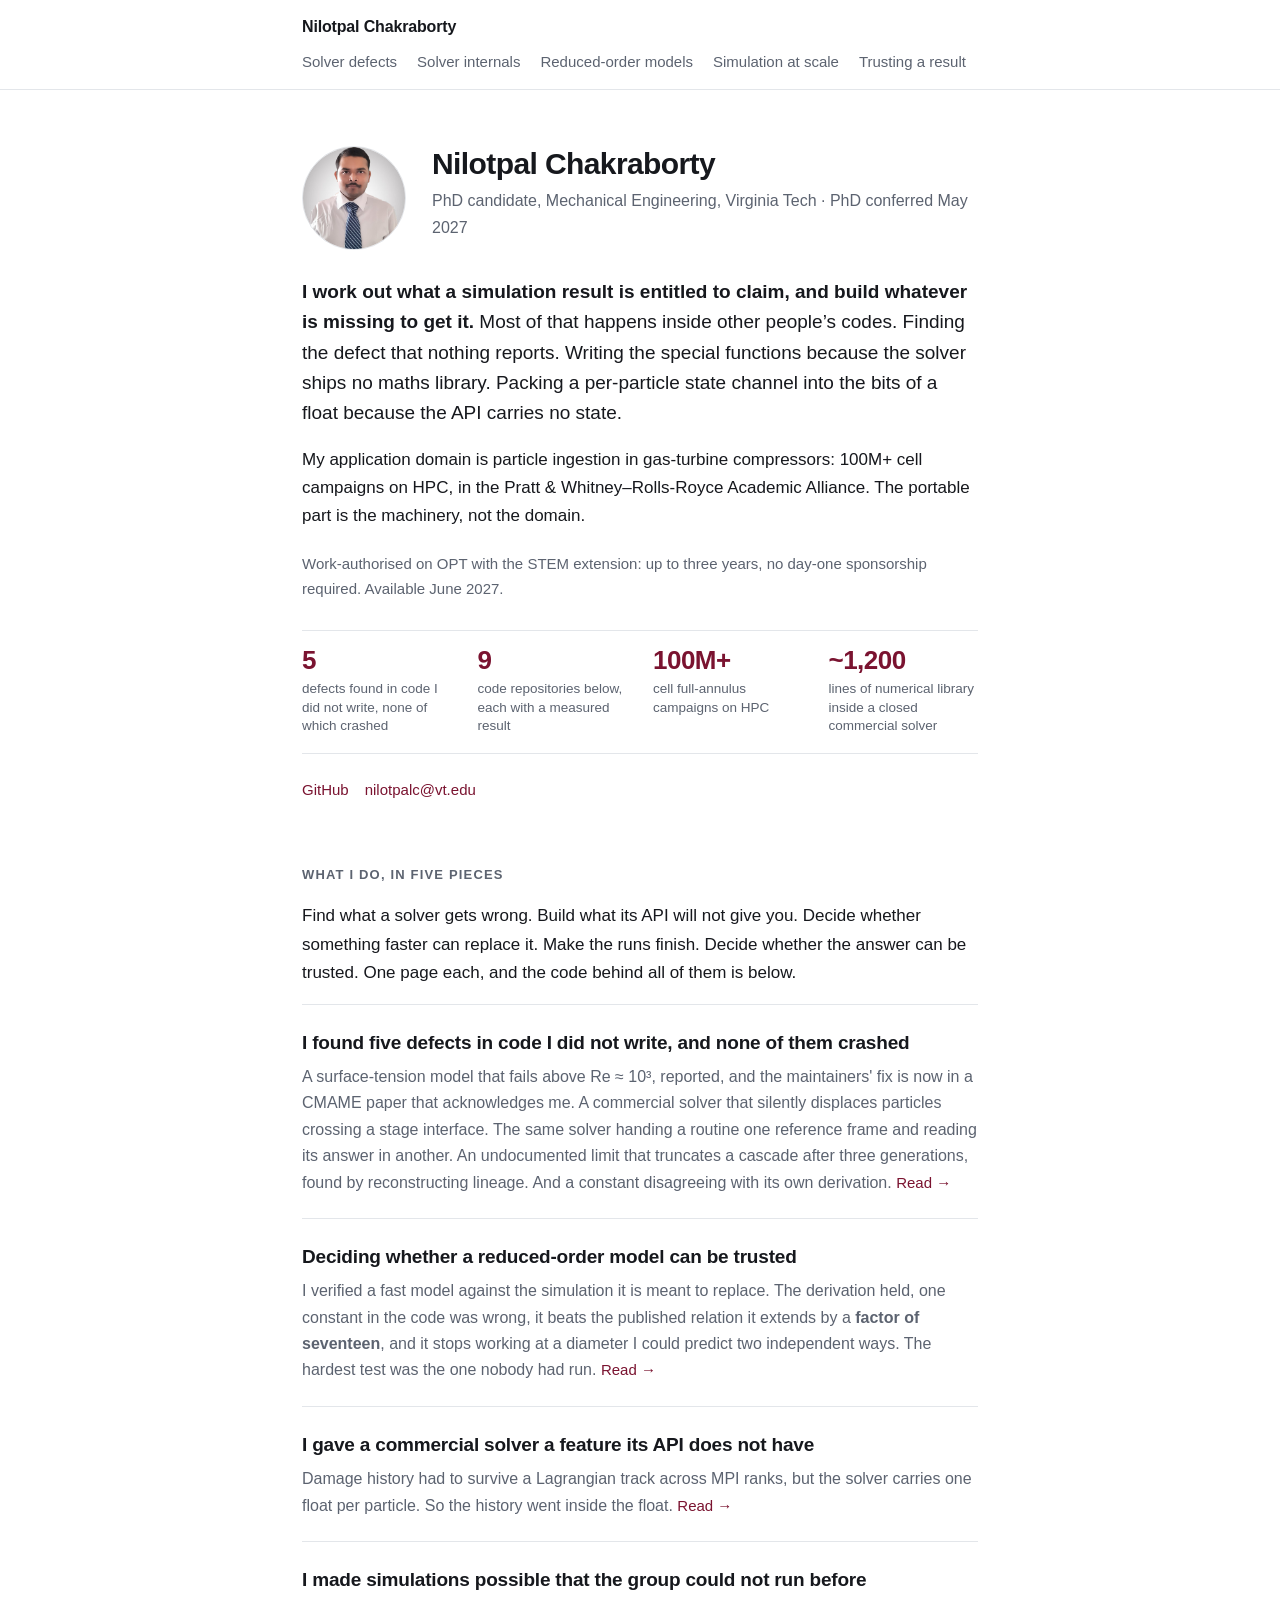
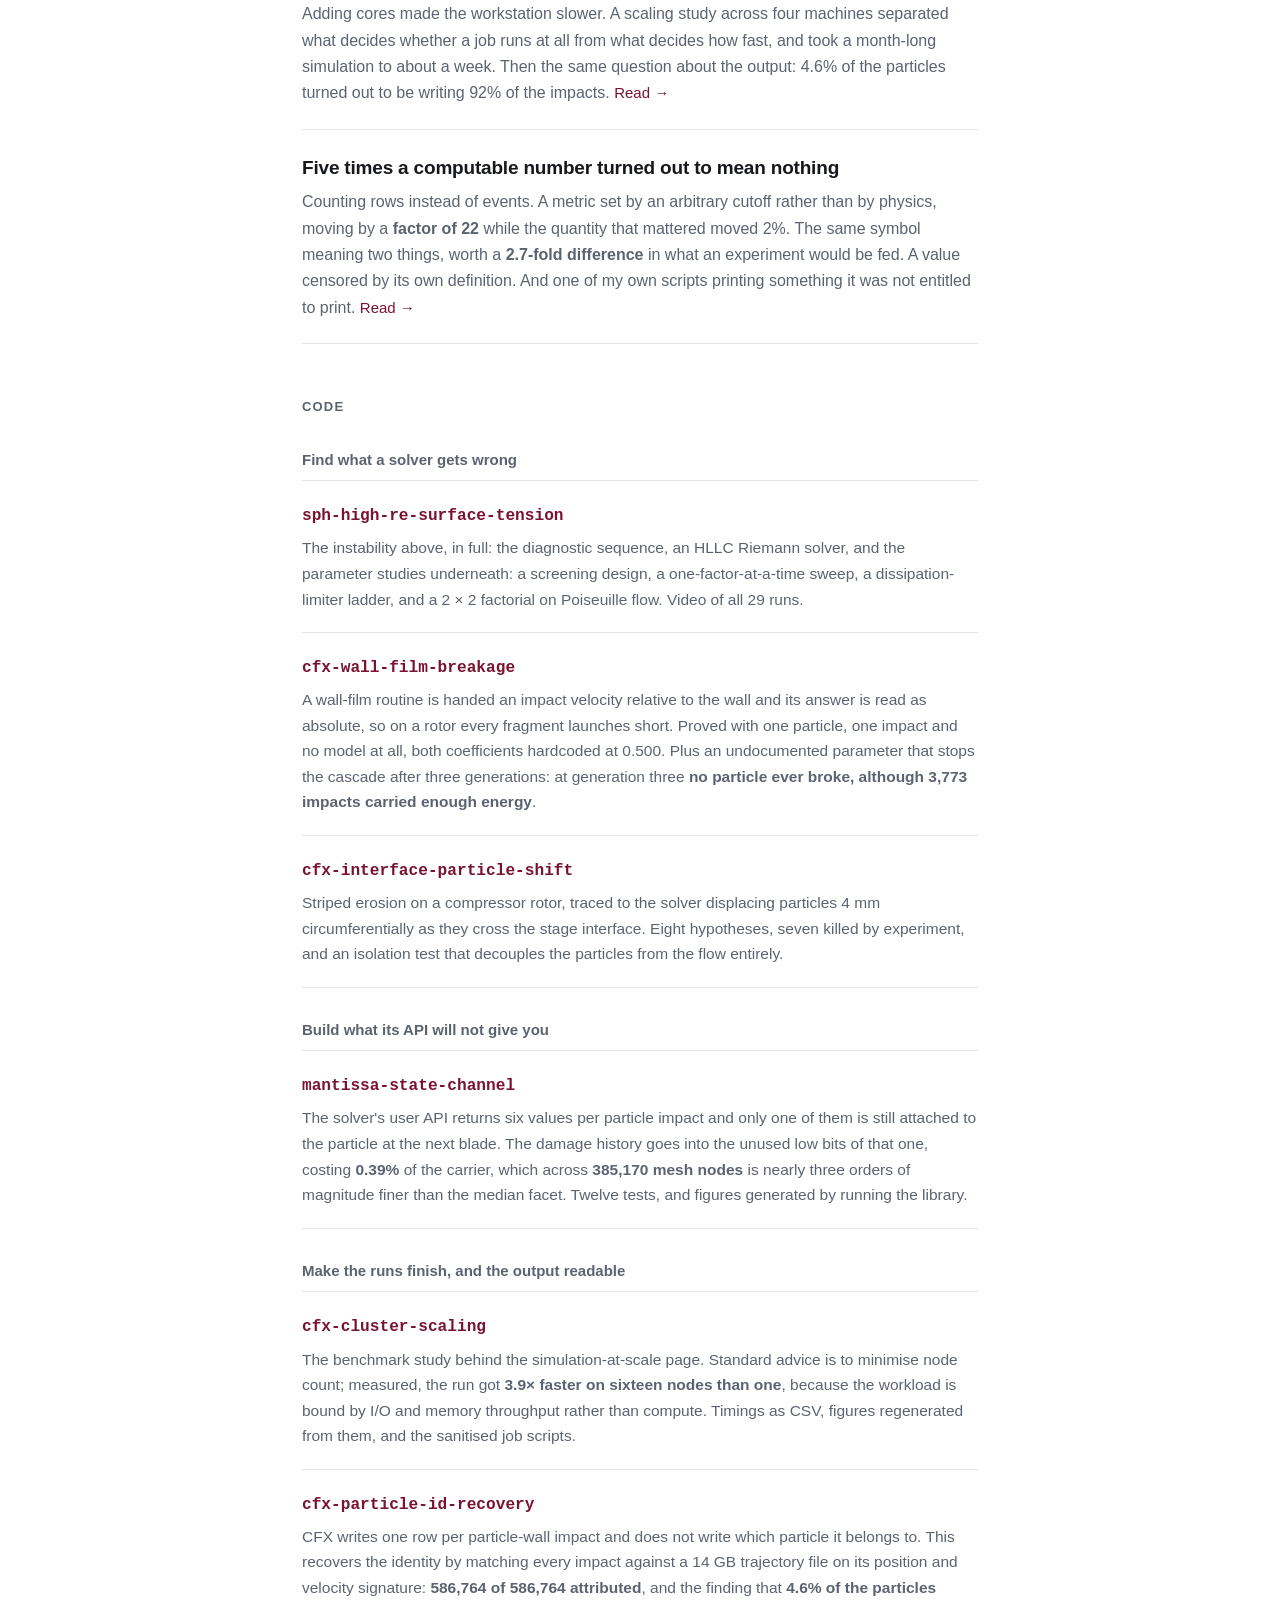
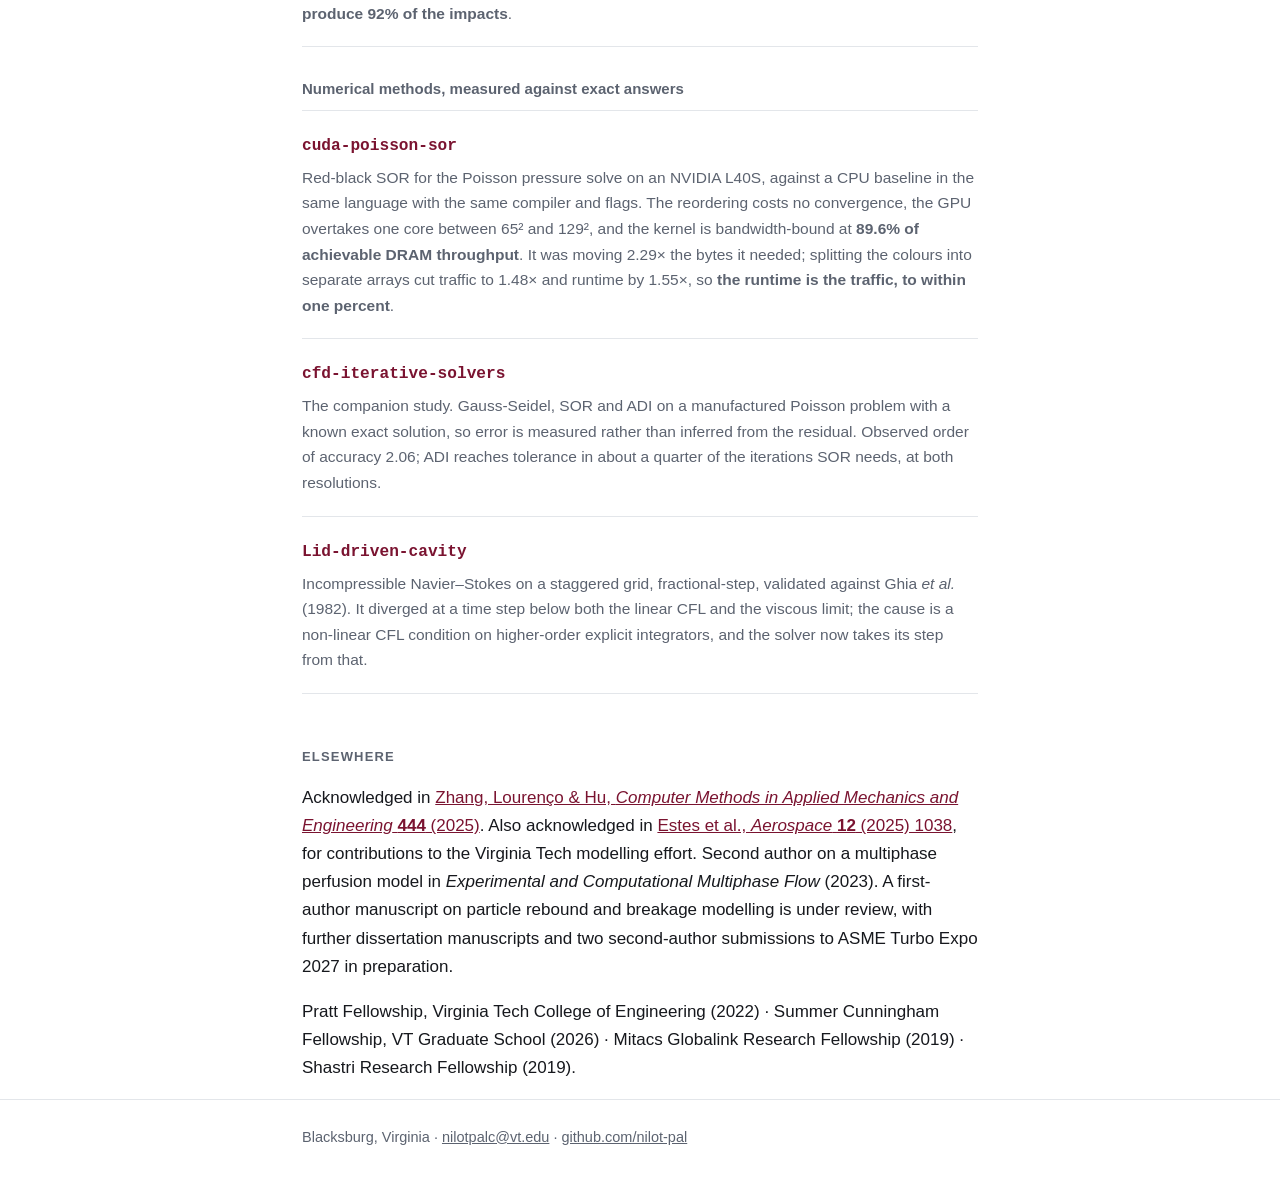
==== commit 1b476e75: "Link the wall-film repo from the defects page and the homepage Defects three and four were the two s" ====
--- a/index.html
+++ b/index.html
@@ -63,7 +63,7 @@
 
   <div class="results">
     <div><b>5</b><span>defects found in code I did not write, none of which crashed</span></div>
-    <div><b>8</b><span>public repositories, each with a measured result</span></div>
+    <div><b>9</b><span>code repositories below, each with a measured result</span></div>
     <div><b>100M+</b><span>cell full-annulus campaigns on HPC</span></div>
     <div><b>~1,200</b><span>lines of numerical library inside a closed commercial solver</span></div>
   </div>
@@ -148,6 +148,16 @@
         parameter studies underneath: a screening design, a one-factor-at-a-time sweep, a
         dissipation-limiter ladder, and a 2&nbsp;×&nbsp;2 factorial on Poiseuille flow. Video of
         all 29 runs.
+      </p>
+    </li>
+    <li>
+      <a href="https://github.com/nilot-pal/cfx-wall-film-breakage">cfx-wall-film-breakage</a>
+      <p>
+        A wall-film routine is handed an impact velocity relative to the wall and its answer is
+        read as absolute, so on a rotor every fragment launches short. Proved with one particle,
+        one impact and no model at all, both coefficients hardcoded at 0.500. Plus an undocumented
+        parameter that stops the cascade after three generations: at generation three
+        <strong>no particle ever broke, although 3,773 impacts carried enough energy</strong>.
       </p>
     </li>
     <li>
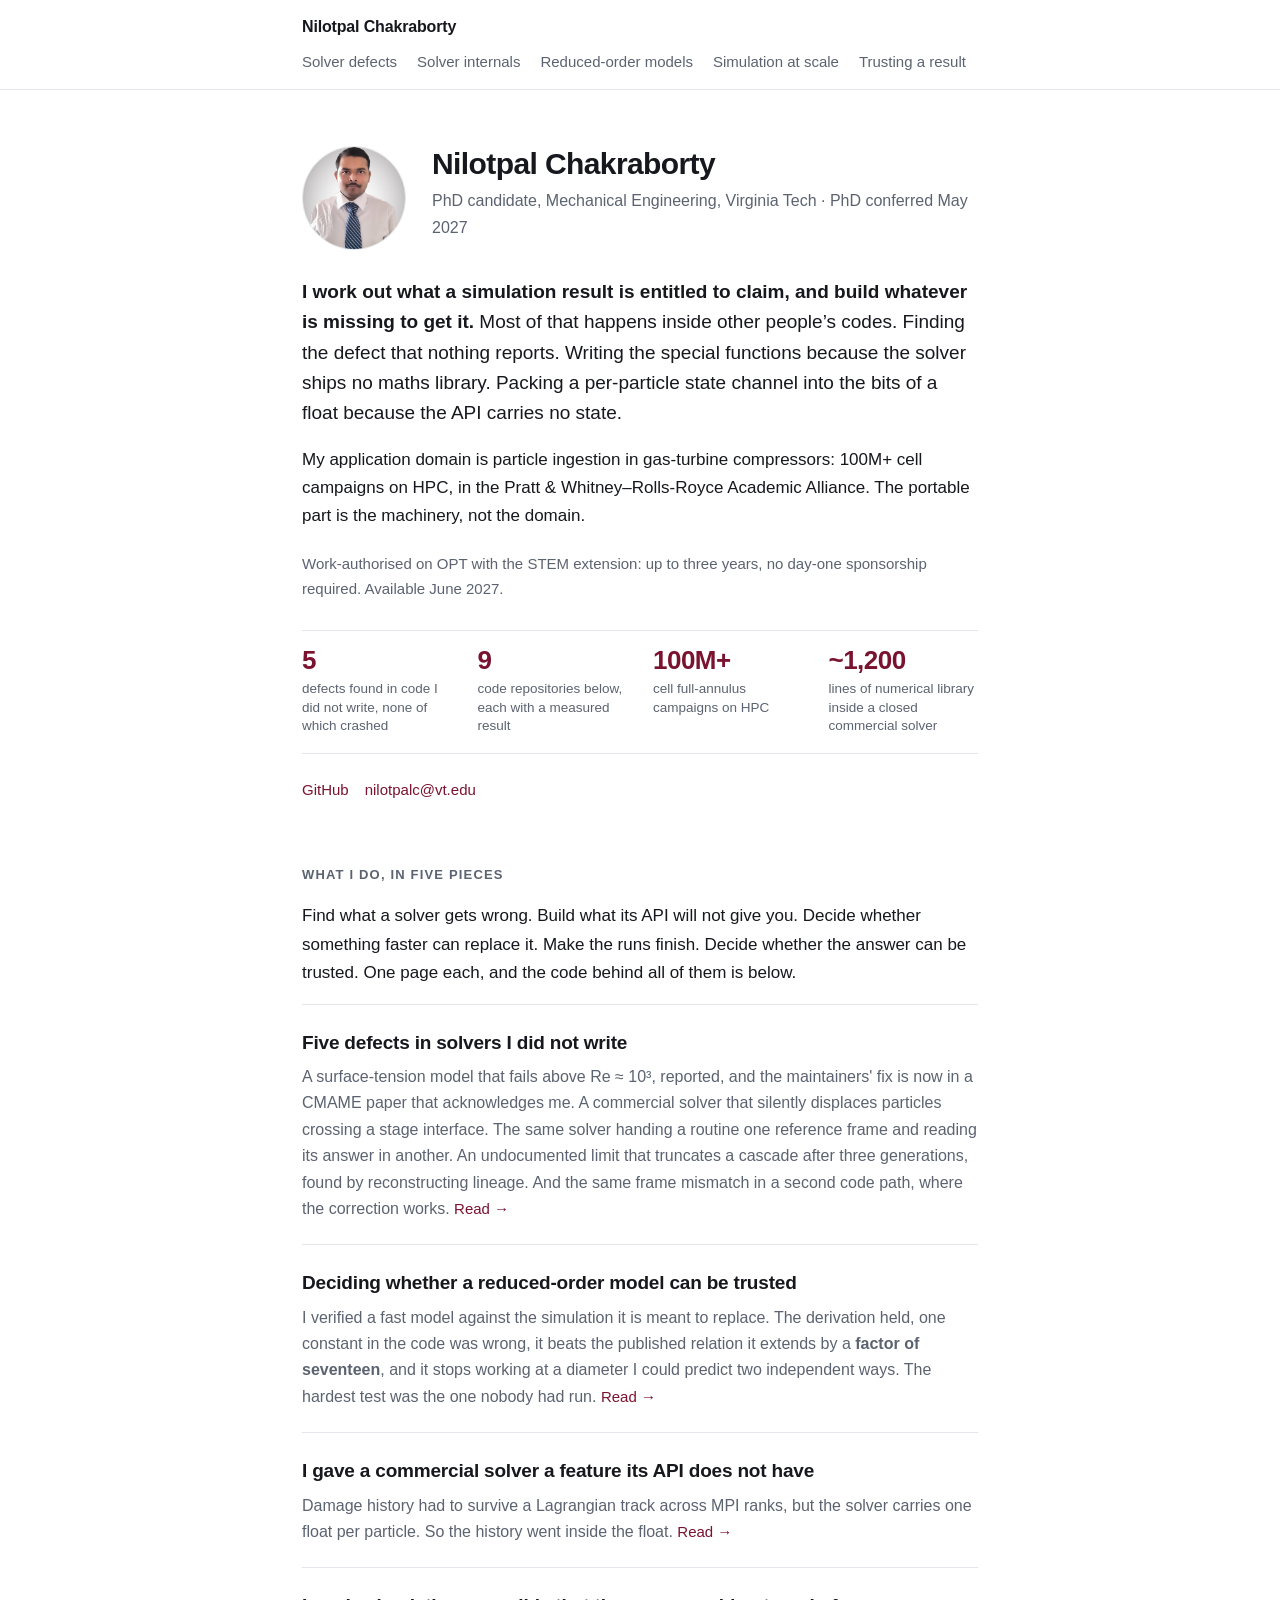
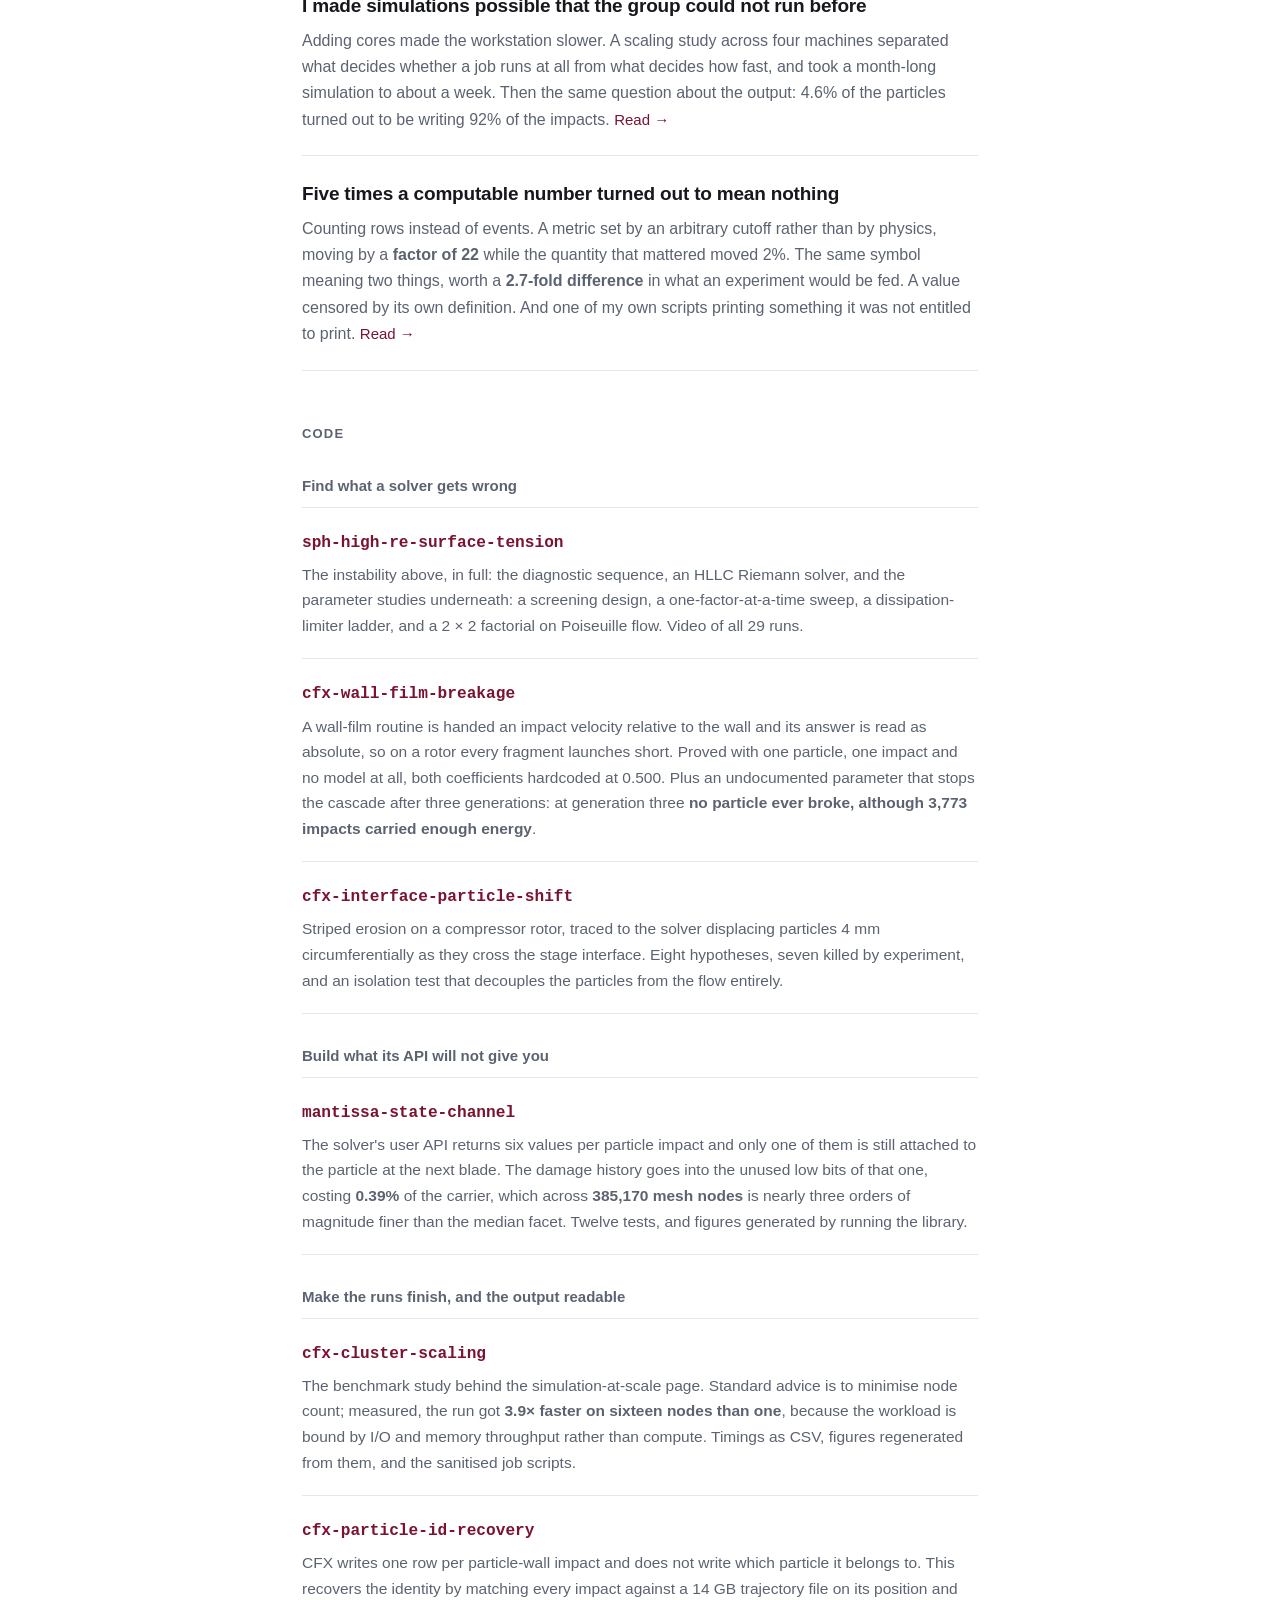
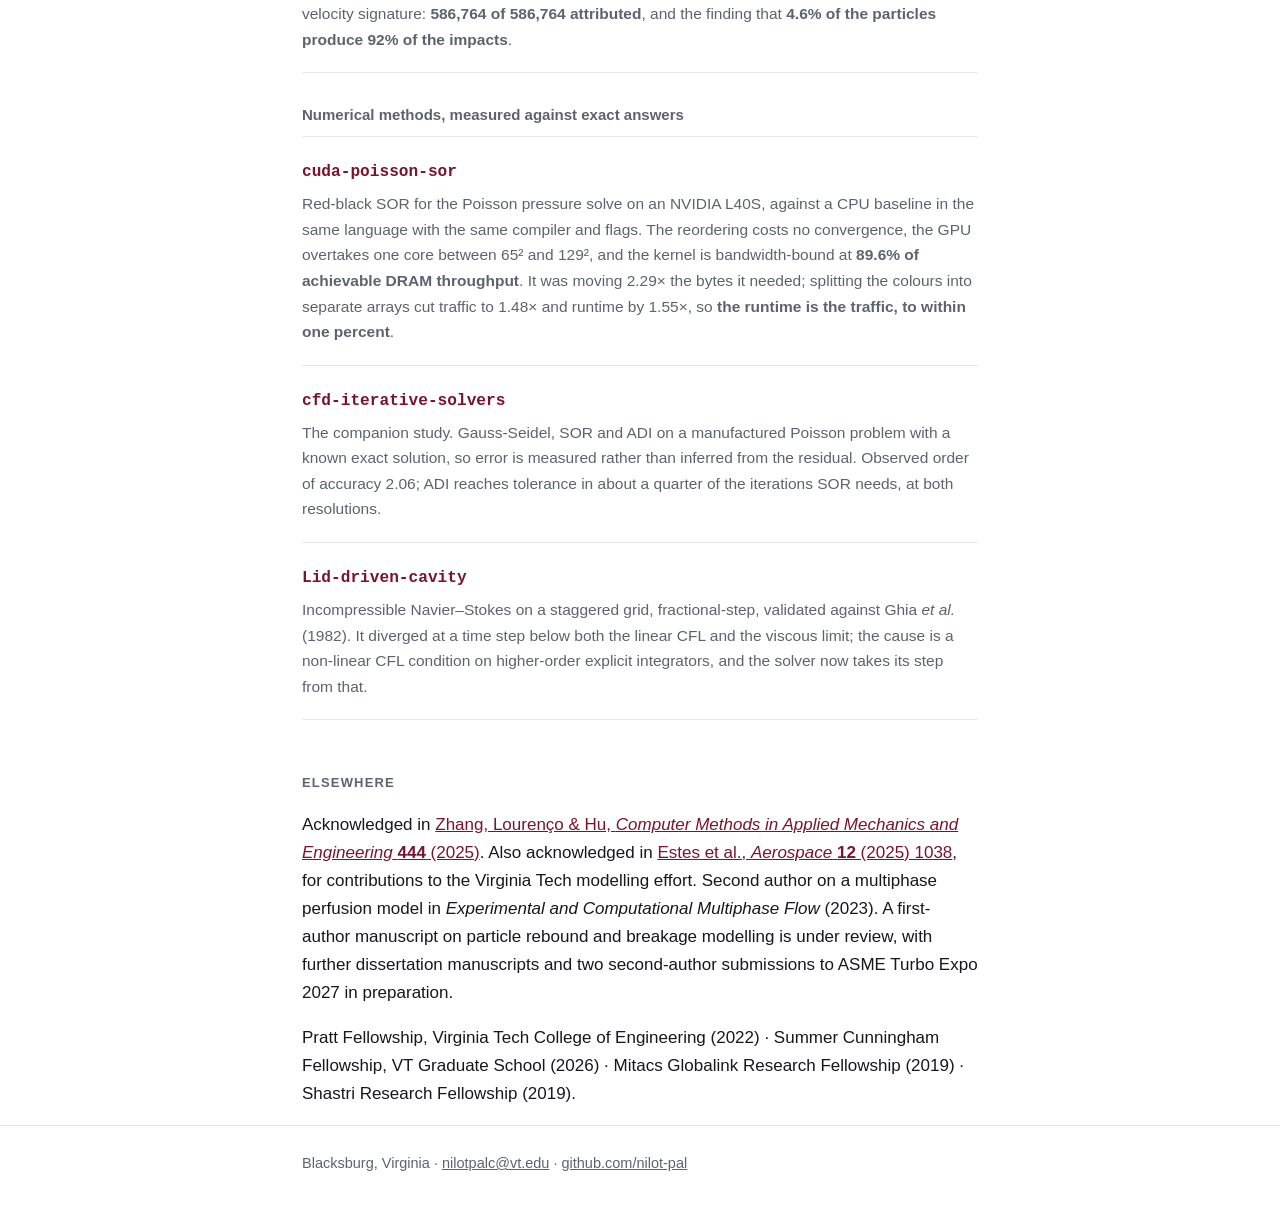
==== commit 8b9df0e2: "Align the five defects with the CV: injection-region frame defect is the fifth" ====
--- a/index.html
+++ b/index.html
@@ -83,13 +83,14 @@
   </p>
 
   <a class="card" href="/sphinxsys.html">
-    <h3>I found five defects in code I did not write, and none of them crashed</h3>
+    <h3>Five defects in solvers I did not write</h3>
     <p>
       A surface-tension model that fails above Re ≈ 10³, reported, and the maintainers' fix is now
       in a CMAME paper that acknowledges me. A commercial solver that silently displaces particles
       crossing a stage interface. The same solver handing a routine one reference frame and reading
       its answer in another. An undocumented limit that truncates a cascade after three generations,
-      found by reconstructing lineage. And a constant disagreeing with its own derivation.
+      found by reconstructing lineage. And the same frame mismatch in a second code path, where the
+      correction works.
       <span class="more">Read →</span>
     </p>
   </a>
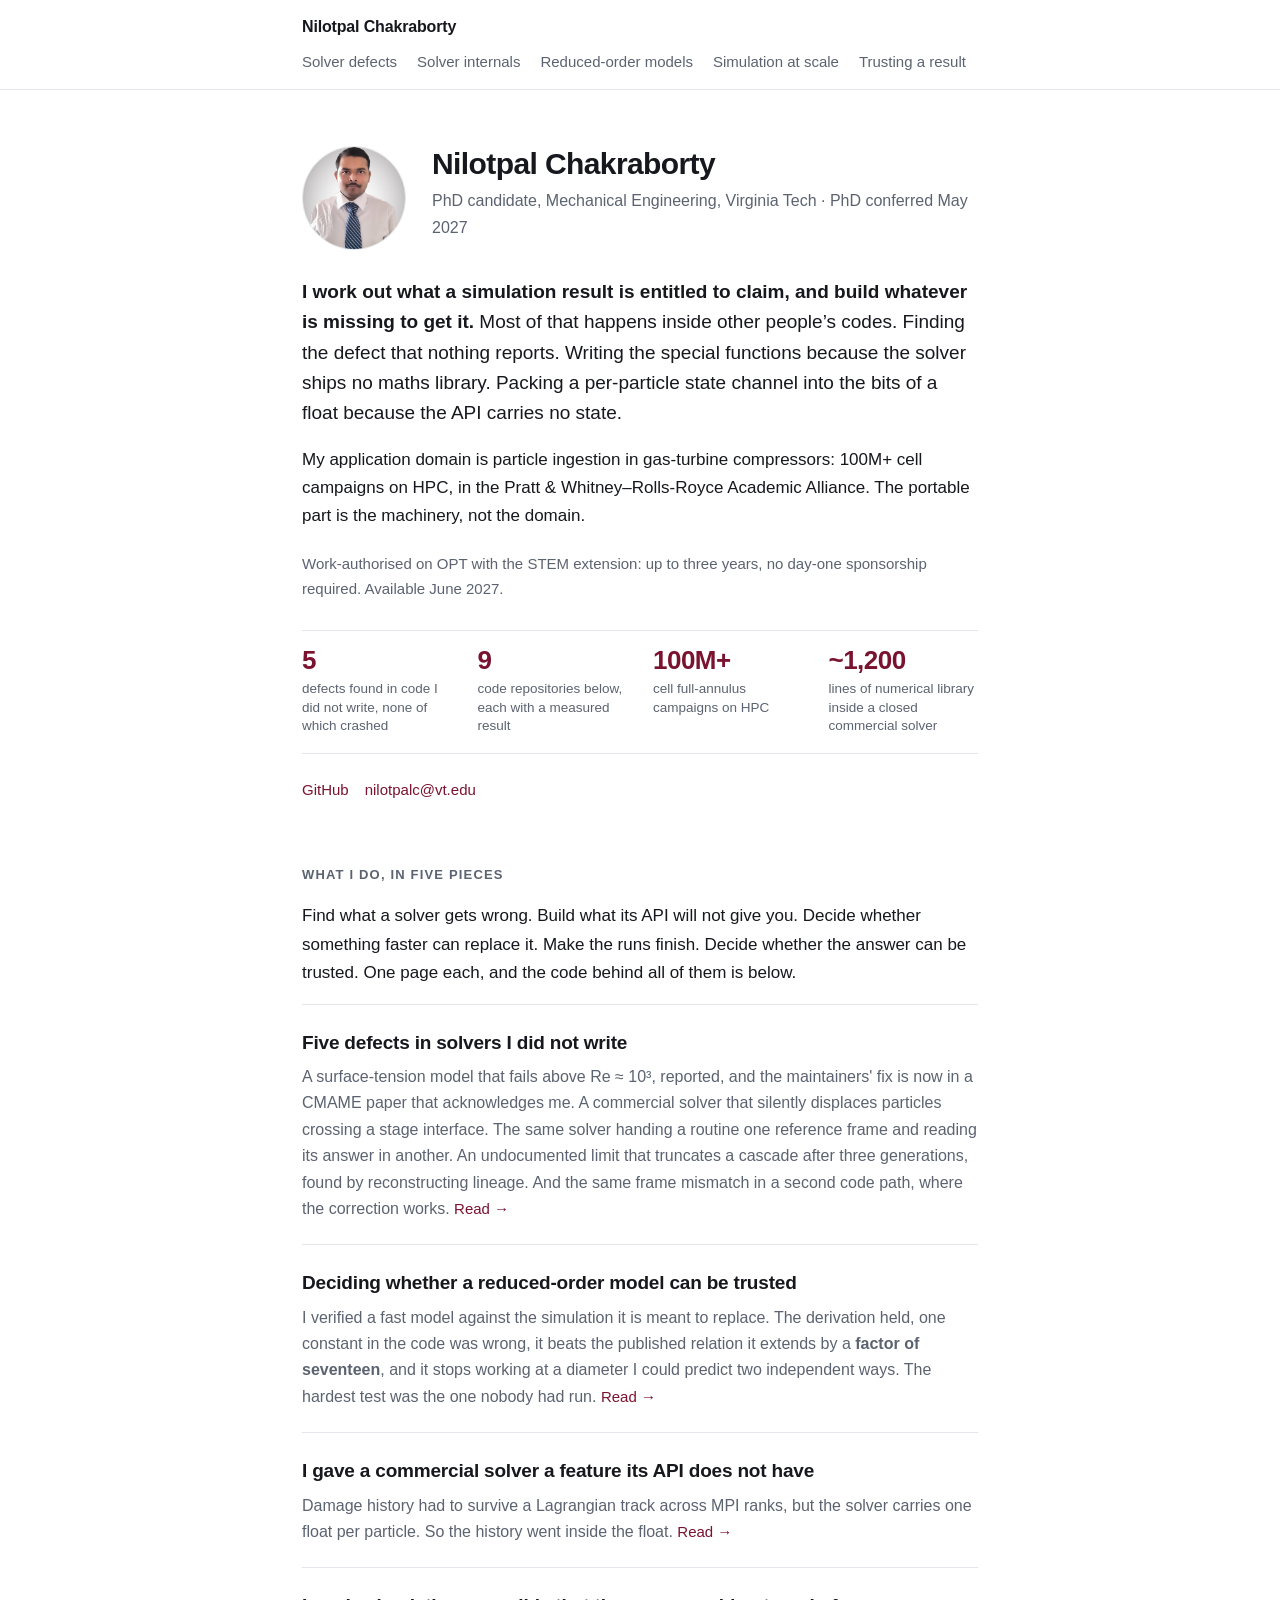
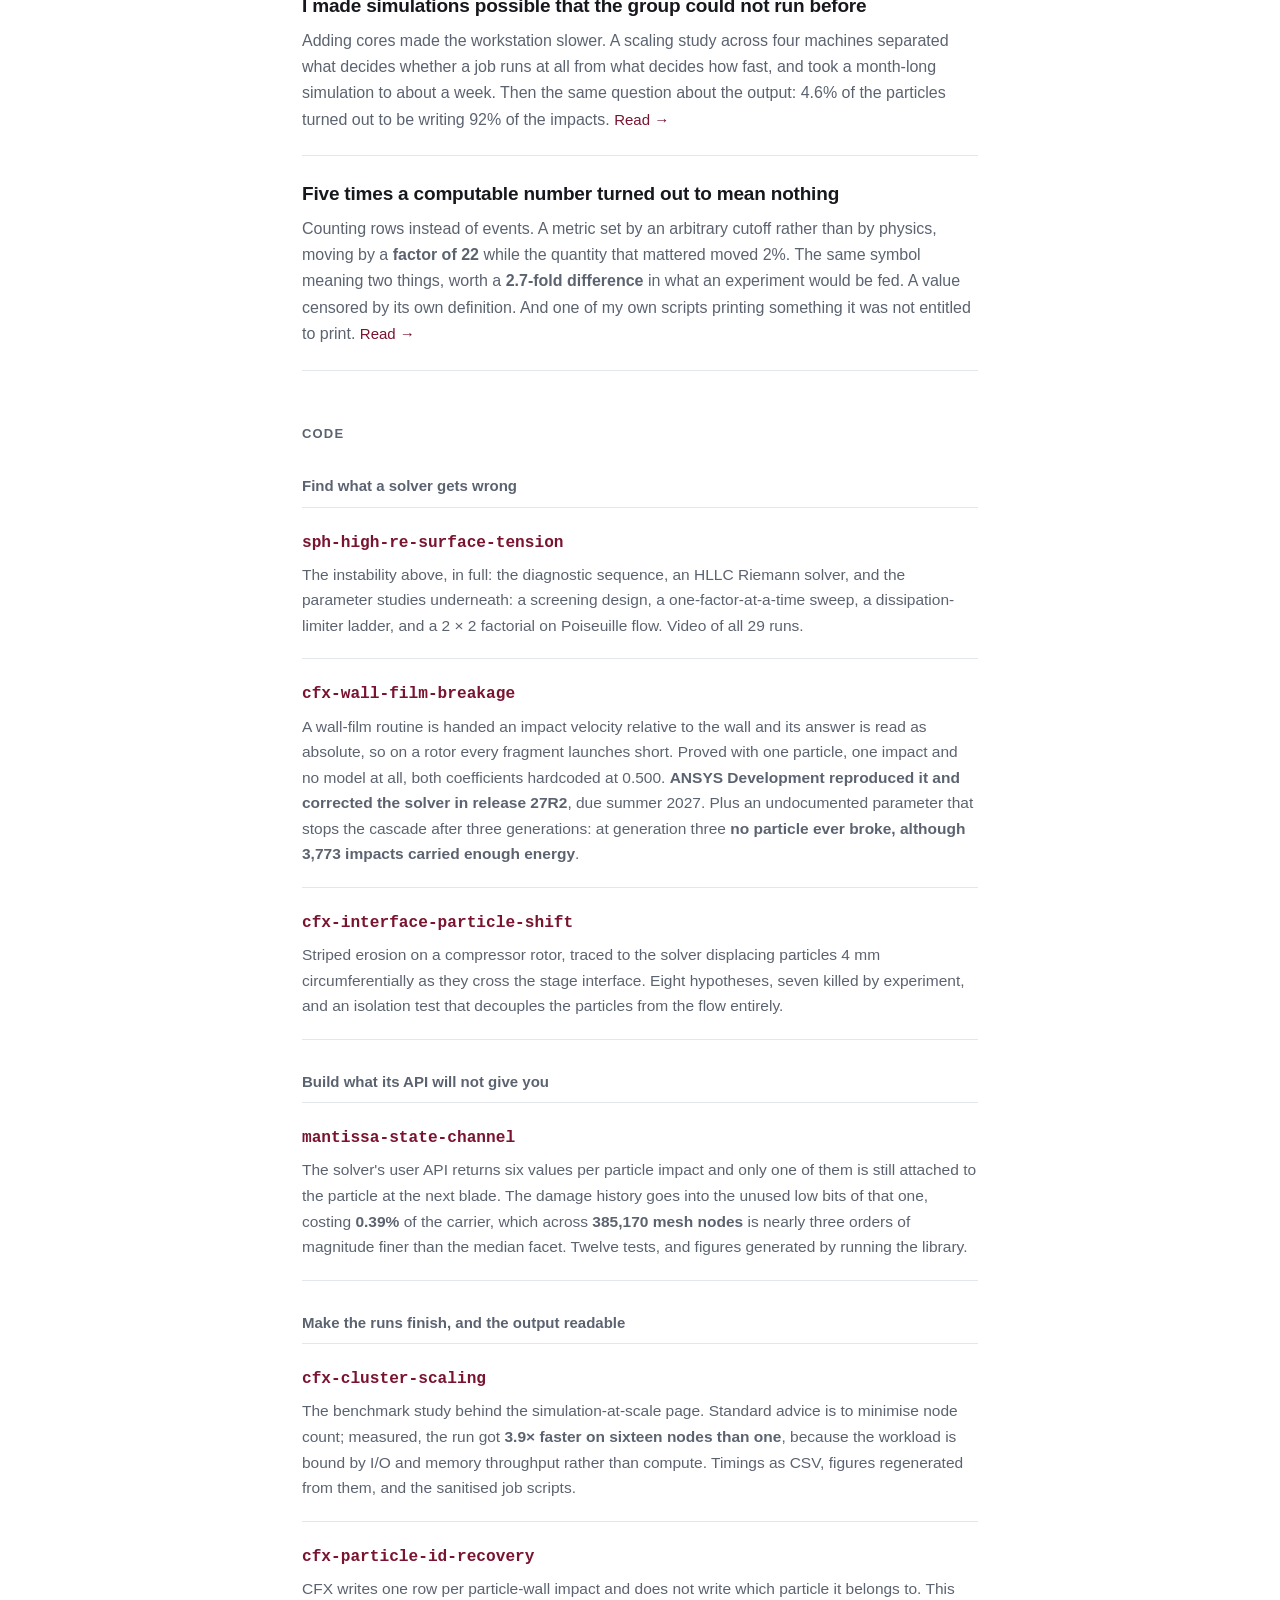
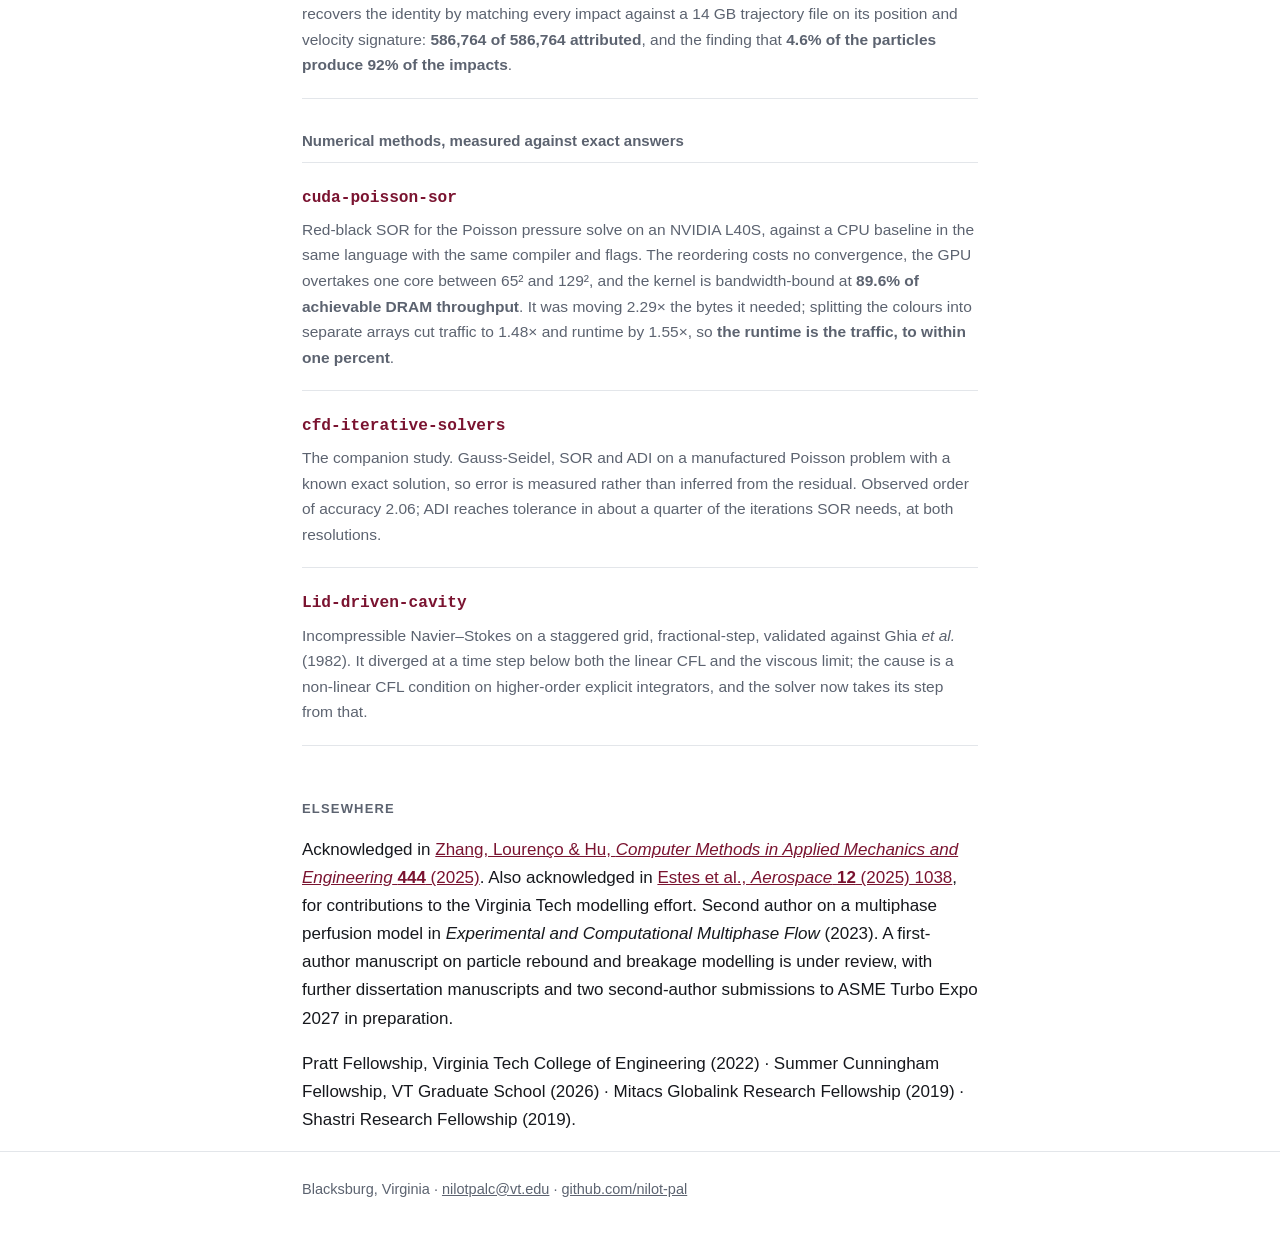
==== commit 720831c6: "ANSYS confirmed the rotating-wall frame defect and fixed it in 27R2" ====
--- a/index.html
+++ b/index.html
@@ -156,7 +156,9 @@
       <p>
         A wall-film routine is handed an impact velocity relative to the wall and its answer is
         read as absolute, so on a rotor every fragment launches short. Proved with one particle,
-        one impact and no model at all, both coefficients hardcoded at 0.500. Plus an undocumented
+        one impact and no model at all, both coefficients hardcoded at 0.500.
+        <strong>ANSYS Development reproduced it and corrected the solver in release 27R2</strong>,
+        due summer 2027. Plus an undocumented
         parameter that stops the cascade after three generations: at generation three
         <strong>no particle ever broke, although 3,773 impacts carried enough energy</strong>.
       </p>
